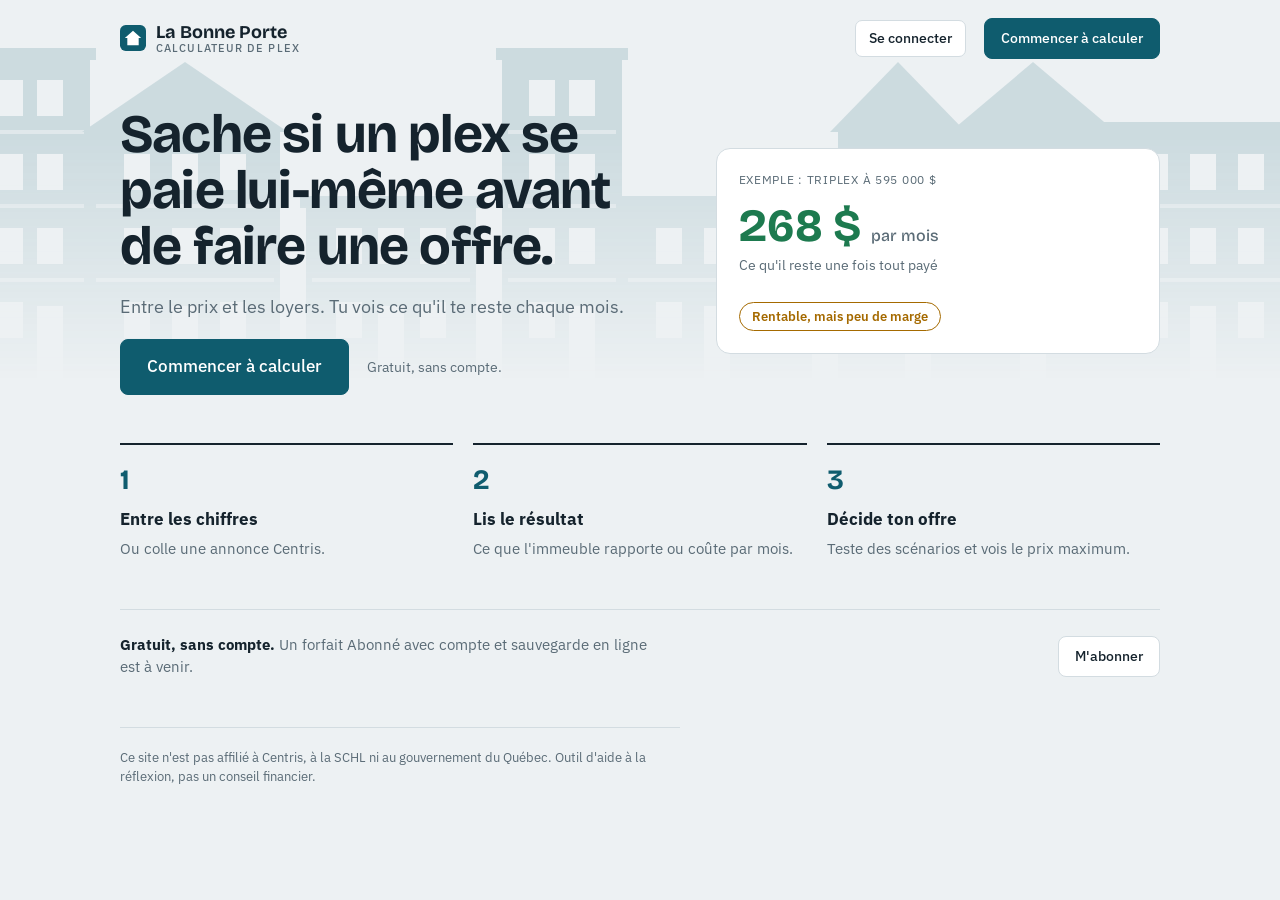
==== index.html @ 3f198977 "Bannière en fondu sur l'accueil : une rue de plex Co-Authored-By: Claude Opus 5.5 <noreply@anthropic" ====
<!doctype html>
<html lang="fr-CA">
<head>
<meta charset="utf-8">
<meta name="viewport" content="width=device-width, initial-scale=1, viewport-fit=cover">
<title>La Bonne Porte — calculateur de plex</title>
<meta name="description" content="Analyse la rentabilité d'un duplex, triplex ou multiplex au Québec : cashflow, couverture de la dette, taxe de bienvenue, prime SCHL, scénarios et prix maximum à offrir.">
<meta name="color-scheme" content="light dark">
<link rel="icon" href="data:image/svg+xml,%3Csvg xmlns='http://www.w3.org/2000/svg' viewBox='0 0 32 32'%3E%3Crect width='32' height='32' rx='7' fill='%230f5c6e'/%3E%3Cpath d='M16 7 6 16h3v9h14v-9h3z' fill='%23fff'/%3E%3C/svg%3E">
<link rel="preconnect" href="https://fonts.googleapis.com">
<link rel="preconnect" href="https://fonts.gstatic.com" crossorigin>
<link rel="stylesheet" href="https://fonts.googleapis.com/css2?family=Bricolage+Grotesque:opsz,wght@12..96,500;12..96,700&family=IBM+Plex+Sans:wght@400;500;600&family=IBM+Plex+Mono:wght@400;500&display=swap">
<link rel="stylesheet" href="style.css?v=9">
<script>document.documentElement.classList.add("porte")</script>
</head>
<body class="home">
<div class="seuil" id="seuil" aria-hidden="true">
  <svg class="seuil-scene" viewBox="0 0 1600 1000" preserveAspectRatio="xMidYMid slice">
    <defs>
      <linearGradient id="ciel" x1="0" y1="0" x2="0" y2="1"><stop offset="0" stop-color="#10202b"/><stop offset=".62" stop-color="#27495a"/><stop offset="1" stop-color="#3f6b78"/></linearGradient>
      <mask id="trou"><rect width="1600" height="1000" fill="#fff"/><rect x="730" y="392" width="140" height="258" fill="#000"/></mask>
    </defs>
    <g mask="url(#trou)">
      <rect width="1600" height="1000" fill="url(#ciel)"/>
      <g fill="#f3f1e4"><circle cx="210" cy="120" r="2.5"/><circle cx="420" cy="70" r="2"/><circle cx="640" cy="130" r="1.8"/><circle cx="1010" cy="80" r="2.2"/><circle cx="1240" cy="150" r="2"/><circle cx="1450" cy="90" r="2.6"/><circle cx="1340" cy="260" r="1.6"/><circle cx="150" cy="300" r="1.6"/></g>
      <circle cx="1290" cy="190" r="46" fill="#f3f1e4"/><circle cx="1308" cy="178" r="42" fill="#152733"/>
      <path d="M0 700 Q400 640 800 668 T1600 650 V1000 H0Z" fill="#12313a"/>
      <g fill="#0d2830"><rect x="286" y="520" width="20" height="170"/><circle cx="296" cy="470" r="92"/><circle cx="238" cy="528" r="58"/><circle cx="356" cy="530" r="60"/>
        <rect x="1322" y="540" width="18" height="150"/><circle cx="1331" cy="498" r="78"/><circle cx="1388" cy="548" r="50"/></g>
      <rect x="965" y="178" width="50" height="110" fill="#c9d3d6"/><rect x="957" y="168" width="66" height="16" fill="#0b4350"/>
      <polygon points="470,352 800,140 1130,352" fill="#0f5c6e"/>
      <polygon points="470,352 800,140 800,166 512,352" fill="#157487"/>
      <rect x="520" y="352" width="560" height="298" fill="#e8eef0"/>
      <rect x="520" y="352" width="560" height="14" fill="#b9c7cc"/>
      <circle cx="800" cy="262" r="30" fill="#0b4350"/><circle cx="800" cy="262" r="22" fill="#f4c95d"/>
      <path d="M778 262h44M800 240v44" stroke="#0b4350" stroke-width="4"/>
      <g class="fen"><rect x="568" y="420" width="112" height="132" rx="3" fill="#0b4350"/><rect x="578" y="430" width="92" height="112" fill="#f4c95d"/><path d="M624 430v112M578 486h92" stroke="#0b4350" stroke-width="5"/><rect x="558" y="552" width="132" height="12" rx="2" fill="#b9c7cc"/></g>
      <g class="fen"><rect x="920" y="420" width="112" height="132" rx="3" fill="#0b4350"/><rect x="930" y="430" width="92" height="112" fill="#f4c95d"/><path d="M976 430v112M930 486h92" stroke="#0b4350" stroke-width="5"/><rect x="910" y="552" width="132" height="12" rx="2" fill="#b9c7cc"/></g>
      <rect x="714" y="376" width="172" height="274" fill="#0b4350"/>
      <polygon points="700,376 800,330 900,376" fill="#0f5c6e"/>
      <rect x="690" y="650" width="220" height="16" fill="#c9d3d6"/><rect x="670" y="666" width="260" height="16" fill="#aebcc1"/>
      <path d="M690 682 L640 1000 H960 L910 682Z" fill="#1b4a55"/>
      <g fill="#174049"><circle cx="560" cy="650" r="44"/><circle cx="618" cy="660" r="34"/><circle cx="1040" cy="650" r="44"/><circle cx="982" cy="660" r="34"/></g>
      <circle cx="905" cy="430" r="9" fill="#f4c95d"/>
    </g>
    <g class="seuil-battant">
      <rect x="730" y="392" width="140" height="258" fill="#b3372c"/>
      <rect x="748" y="412" width="104" height="92" rx="3" fill="none" stroke="#8d2a21" stroke-width="5"/>
      <rect x="748" y="524" width="104" height="104" rx="3" fill="none" stroke="#8d2a21" stroke-width="5"/>
      <circle cx="852" cy="522" r="7" fill="#f4c95d"/>
    </g>
  </svg>
  <p class="seuil-titre">La Bonne Porte<span>Calculateur de plex</span></p>
  <p class="seuil-note">Toucher pour entrer</p>
</div>
<div class="lp">
  <svg class="lp-banner" viewBox="0 0 1600 400" preserveAspectRatio="xMidYMax slice" aria-hidden="true"><rect x="-20" y="132" width="150" height="248" class="b"/><rect x="-26" y="122" width="162" height="12" class="b"/><rect x="4" y="154" width="26" height="36" class="w"/><rect x="42" y="154" width="26" height="36" class="w"/><rect x="80" y="154" width="26" height="36" class="w"/><rect x="-14" y="204" width="138" height="4" class="w" opacity=".6"/><rect x="4" y="228" width="26" height="36" class="w"/><rect x="42" y="228" width="26" height="36" class="w"/><rect x="80" y="228" width="26" height="36" class="w"/><rect x="-14" y="278" width="138" height="4" class="w" opacity=".6"/><rect x="4" y="302" width="26" height="36" class="w"/><rect x="42" y="306" width="26" height="74" class="w"/><rect x="80" y="302" width="26" height="36" class="w"/><rect x="130" y="58" width="120" height="322" class="b"/><rect x="124" y="48" width="132" height="12" class="b"/><rect x="157" y="80" width="26" height="36" class="w"/><rect x="197" y="80" width="26" height="36" class="w"/><rect x="136" y="130" width="108" height="4" class="w" opacity=".6"/><rect x="157" y="154" width="26" height="36" class="w"/><rect x="197" y="154" width="26" height="36" class="w"/><rect x="136" y="204" width="108" height="4" class="w" opacity=".6"/><rect x="157" y="228" width="26" height="36" class="w"/><rect x="197" y="228" width="26" height="36" class="w"/><rect x="136" y="278" width="108" height="4" class="w" opacity=".6"/><rect x="157" y="302" width="26" height="36" class="w"/><rect x="197" y="306" width="26" height="74" class="w"/><rect x="250" y="132" width="190" height="248" class="b"/><polygon points="242,132 345.0,62 448,132" class="b"/><rect x="284" y="154" width="26" height="36" class="w"/><rect x="332" y="154" width="26" height="36" class="w"/><rect x="380" y="154" width="26" height="36" class="w"/><rect x="256" y="204" width="178" height="4" class="w" opacity=".6"/><rect x="284" y="228" width="26" height="36" class="w"/><rect x="332" y="228" width="26" height="36" class="w"/><rect x="380" y="228" width="26" height="36" class="w"/><rect x="256" y="278" width="178" height="4" class="w" opacity=".6"/><rect x="284" y="302" width="26" height="36" class="w"/><rect x="332" y="306" width="26" height="74" class="w"/><rect x="380" y="302" width="26" height="36" class="w"/><rect x="466" y="206" width="170" height="174" class="b"/><rect x="460" y="196" width="182" height="12" class="b"/><rect x="496" y="228" width="26" height="36" class="w"/><rect x="538" y="228" width="26" height="36" class="w"/><rect x="580" y="228" width="26" height="36" class="w"/><rect x="472" y="278" width="158" height="4" class="w" opacity=".6"/><rect x="496" y="302" width="26" height="36" class="w"/><rect x="538" y="306" width="26" height="74" class="w"/><rect x="580" y="302" width="26" height="36" class="w"/><rect x="662" y="58" width="120" height="322" class="b"/><rect x="656" y="48" width="132" height="12" class="b"/><rect x="689" y="80" width="26" height="36" class="w"/><rect x="729" y="80" width="26" height="36" class="w"/><rect x="668" y="130" width="108" height="4" class="w" opacity=".6"/><rect x="689" y="154" width="26" height="36" class="w"/><rect x="729" y="154" width="26" height="36" class="w"/><rect x="668" y="204" width="108" height="4" class="w" opacity=".6"/><rect x="689" y="228" width="26" height="36" class="w"/><rect x="729" y="228" width="26" height="36" class="w"/><rect x="668" y="278" width="108" height="4" class="w" opacity=".6"/><rect x="689" y="302" width="26" height="36" class="w"/><rect x="729" y="306" width="26" height="74" class="w"/><rect x="782" y="206" width="190" height="174" class="b"/><rect x="776" y="196" width="202" height="12" class="b"/><rect x="816" y="228" width="26" height="36" class="w"/><rect x="864" y="228" width="26" height="36" class="w"/><rect x="912" y="228" width="26" height="36" class="w"/><rect x="788" y="278" width="178" height="4" class="w" opacity=".6"/><rect x="816" y="302" width="26" height="36" class="w"/><rect x="864" y="306" width="26" height="74" class="w"/><rect x="912" y="302" width="26" height="36" class="w"/><rect x="998" y="132" width="120" height="248" class="b"/><polygon points="990,132 1058.0,62 1126,132" class="b"/><rect x="1025" y="154" width="26" height="36" class="w"/><rect x="1065" y="154" width="26" height="36" class="w"/><rect x="1004" y="204" width="108" height="4" class="w" opacity=".6"/><rect x="1025" y="228" width="26" height="36" class="w"/><rect x="1065" y="228" width="26" height="36" class="w"/><rect x="1004" y="278" width="108" height="4" class="w" opacity=".6"/><rect x="1025" y="302" width="26" height="36" class="w"/><rect x="1065" y="306" width="26" height="74" class="w"/><rect x="1118" y="132" width="150" height="248" class="b"/><polygon points="1110,132 1193.0,62 1276,132" class="b"/><rect x="1142" y="154" width="26" height="36" class="w"/><rect x="1180" y="154" width="26" height="36" class="w"/><rect x="1218" y="154" width="26" height="36" class="w"/><rect x="1124" y="204" width="138" height="4" class="w" opacity=".6"/><rect x="1142" y="228" width="26" height="36" class="w"/><rect x="1180" y="228" width="26" height="36" class="w"/><rect x="1218" y="228" width="26" height="36" class="w"/><rect x="1124" y="278" width="138" height="4" class="w" opacity=".6"/><rect x="1142" y="302" width="26" height="36" class="w"/><rect x="1180" y="306" width="26" height="74" class="w"/><rect x="1218" y="302" width="26" height="36" class="w"/><rect x="1268" y="132" width="190" height="248" class="b"/><rect x="1262" y="122" width="202" height="12" class="b"/><rect x="1302" y="154" width="26" height="36" class="w"/><rect x="1350" y="154" width="26" height="36" class="w"/><rect x="1398" y="154" width="26" height="36" class="w"/><rect x="1274" y="204" width="178" height="4" class="w" opacity=".6"/><rect x="1302" y="228" width="26" height="36" class="w"/><rect x="1350" y="228" width="26" height="36" class="w"/><rect x="1398" y="228" width="26" height="36" class="w"/><rect x="1274" y="278" width="178" height="4" class="w" opacity=".6"/><rect x="1302" y="302" width="26" height="36" class="w"/><rect x="1350" y="306" width="26" height="74" class="w"/><rect x="1398" y="302" width="26" height="36" class="w"/><rect x="1458" y="58" width="120" height="322" class="b"/><rect x="1452" y="48" width="132" height="12" class="b"/><rect x="1485" y="80" width="26" height="36" class="w"/><rect x="1525" y="80" width="26" height="36" class="w"/><rect x="1464" y="130" width="108" height="4" class="w" opacity=".6"/><rect x="1485" y="154" width="26" height="36" class="w"/><rect x="1525" y="154" width="26" height="36" class="w"/><rect x="1464" y="204" width="108" height="4" class="w" opacity=".6"/><rect x="1485" y="228" width="26" height="36" class="w"/><rect x="1525" y="228" width="26" height="36" class="w"/><rect x="1464" y="278" width="108" height="4" class="w" opacity=".6"/><rect x="1485" y="302" width="26" height="36" class="w"/><rect x="1525" y="306" width="26" height="74" class="w"/><rect x="1578" y="206" width="150" height="174" class="b"/><rect x="1572" y="196" width="162" height="12" class="b"/><rect x="1602" y="228" width="26" height="36" class="w"/><rect x="1640" y="228" width="26" height="36" class="w"/><rect x="1678" y="228" width="26" height="36" class="w"/><rect x="1584" y="278" width="138" height="4" class="w" opacity=".6"/><rect x="1602" y="302" width="26" height="36" class="w"/><rect x="1640" y="306" width="26" height="74" class="w"/><rect x="1678" y="302" width="26" height="36" class="w"/><rect x="0" y="380" width="1600" height="20" class="b"/></svg>
  <nav class="lp-nav">
    <a class="lp-logo" href="index.html"><svg viewBox="0 0 32 32" width="26" height="26" aria-hidden="true"><rect width="32" height="32" rx="7" fill="var(--accent)"/><path d="M16 7 6 16h3v9h14v-9h3z" fill="var(--accent-ink)"/></svg><span class="lp-name">La Bonne Porte<small>Calculateur de plex</small></span></a>
    <div class="lp-links">
      <button type="button" data-soon="connexion">Se connecter</button>
      <a class="btn primary" href="calculateur.html">Commencer à calculer</a>
    </div>
  </nav>

  <header class="lp-hero">
    <div class="lp-hero-txt">
      <h1>Sache si un plex se paie lui-même avant de faire une offre.</h1>
      <p class="lp-lede">Entre le prix et les loyers. Tu vois ce qu'il te reste chaque mois.</p>
      <div class="lp-cta">
        <a class="btn primary big" href="calculateur.html">Commencer à calculer</a>
        <span class="lp-free">Gratuit, sans compte.</span>
      </div>
    </div>
    <figure class="lp-card" aria-label="Exemple de résultat">
      <figcaption>Exemple : triplex à 595 000 $</figcaption>
      <p class="lp-card-big">268 $ <small>par mois</small></p>
      <p class="lp-card-sub">Ce qu'il reste une fois tout payé</p>
      <p class="lp-card-verdict">Rentable, mais peu de marge</p>
    </figure>
  </header>

  <section class="lp-sec" id="fonctionnement">
    <ol class="lp-steps">
      <li><strong>Entre les chiffres</strong><span>Ou colle une annonce Centris.</span></li>
      <li><strong>Lis le résultat</strong><span>Ce que l'immeuble rapporte ou coûte par mois.</span></li>
      <li><strong>Décide ton offre</strong><span>Teste des scénarios et vois le prix maximum.</span></li>
    </ol>
  </section>

  <section class="lp-sec lp-offre" id="forfaits">
    <p><strong>Gratuit, sans compte.</strong> Un forfait Abonné avec compte et sauvegarde en ligne est à venir.</p>
    <button type="button" class="btn" data-soon="abonnement">M'abonner</button>
  </section>

  <footer class="lp-foot">
    Ce site n'est pas affilié à Centris, à la SCHL ni au gouvernement du Québec. Outil d'aide à la réflexion, pas un conseil financier.
  </footer>
</div>

<dialog id="soon" class="lp-dialog">
  <h2 id="soonT">Bientôt</h2>
  <p id="soonP"></p>
  <div class="lp-dialog-act">
    <a class="btn primary" href="calculateur.html">Utiliser le calculateur gratuit</a>
    <button type="button" class="btn" id="soonX">Fermer</button>
  </div>
</dialog>

<script src="landing.js?v=9" defer></script>
</body>
</html>
---- style.css ----
/* Remise à zéro de base */
html{-webkit-text-size-adjust:100%}
body{margin:0}
img{max-width:100%}
[hidden]{display:none!important}

/* Layout : fiche d'immeuble en tête, tuiles de chiffres clés, puis onglets (Analyse, Données, Secteur, Comparer). */
:root{
  --bg:#edf1f3; --surface:#ffffff; --ink:#15232d; --muted:#5a6b76; --line:#d3dce1; --tint:#e3eeee;
  --accent:#0f5c6e; --accent-ink:#ffffff;
  --good:#1d7a4f; --warn:#a56a00; --bad:#b3372c;
  --glow:#f4c95d; --seg-vac:#9aa9b2; --seg-dep:#c98a2b; --seg-int:#7c5aa6; --seg-cap:#3f7fb5; --seg-cf:#1d7a4f;
  --display:"Bricolage Grotesque","Trebuchet MS",sans-serif;
  --body:"IBM Plex Sans",system-ui,-apple-system,"Segoe UI",sans-serif;
  --mono:"IBM Plex Mono",ui-monospace,Menlo,Consolas,monospace;
}
@media (prefers-color-scheme: dark){ :root:not([data-theme="light"]){
  --bg:#0f181e; --surface:#18242c; --ink:#e7eef2; --muted:#93a4ae; --line:#2c3b45; --tint:#1f3238;
  --accent:#5cc0d3; --accent-ink:#06222a;
  --good:#5fcf97; --warn:#e6b450; --bad:#f08a7e;
  --glow:#f4c95d; --seg-vac:#6f7f89; --seg-dep:#e0a84a; --seg-int:#a98bd0; --seg-cap:#6aa9dc; --seg-cf:#5fcf97;
  color-scheme:dark } }
:root[data-theme="dark"]{
  --bg:#0f181e; --surface:#18242c; --ink:#e7eef2; --muted:#93a4ae; --line:#2c3b45; --tint:#1f3238;
  --accent:#5cc0d3; --accent-ink:#06222a;
  --good:#5fcf97; --warn:#e6b450; --bad:#f08a7e;
  --glow:#f4c95d; --seg-vac:#6f7f89; --seg-dep:#e0a84a; --seg-int:#a98bd0; --seg-cap:#6aa9dc; --seg-cf:#5fcf97;
  color-scheme:dark }
*{box-sizing:border-box}
body{background:var(--bg);color:var(--ink);font-family:var(--body);font-size:15px;line-height:1.5}
.wrap{max-width:1120px;margin:0 auto;padding-inline:16px;padding-block:20px 48px;display:flex;flex-direction:column;gap:18px}
.top{display:flex;flex-wrap:wrap;justify-content:space-between;align-items:center;gap:10px}
.brand{font-size:12px;letter-spacing:.06em;text-transform:uppercase;color:var(--muted);background:transparent;border:0;padding:0;border-radius:0;font-weight:400}
.brand:hover{color:var(--accent)}
a.brand{text-decoration:none}
.actions{display:flex;flex-wrap:wrap;gap:8px}
button{font:inherit;font-size:14px;font-weight:500;border:1px solid var(--line);background:var(--surface);color:var(--ink);padding:7px 13px;border-radius:7px;cursor:pointer}
button:hover{border-color:var(--accent)}
button:focus-visible,[role=tab]:focus-visible{outline:2px solid var(--accent);outline-offset:2px}
button.primary{background:var(--accent);color:var(--accent-ink);border-color:var(--accent)}
button.danger{color:var(--bad)}
.head{display:flex;flex-direction:column;gap:6px}
h1{font-family:var(--display);font-weight:700;font-size:clamp(24px,4.5vw,32px);line-height:1.1;margin:0;text-wrap:balance;overflow-wrap:anywhere}
.chips{display:flex;flex-wrap:wrap;gap:6px}
.chip{font-size:12px;padding:3px 10px;border-radius:999px;background:var(--tint);color:var(--ink)}
.chip.ex{background:transparent;border:1px dashed var(--muted);color:var(--muted)}
.price{display:flex;flex-wrap:wrap;align-items:baseline;gap:10px}
.price b{font-family:var(--display);font-size:22px;color:var(--accent);font-variant-numeric:tabular-nums}
.price span,.price a{color:var(--muted);font-size:13px}
.price a{color:var(--accent)}
.tabs{display:flex;gap:4px;border-bottom:1px solid var(--line);overflow-x:auto}
[role=tab]{border:0;border-bottom:2px solid transparent;border-radius:0;background:transparent;color:var(--muted);padding:9px 14px;white-space:nowrap}
[role=tab][aria-selected=true]{color:var(--ink);border-bottom-color:var(--accent);font-weight:600}
.panel{display:flex;flex-direction:column;gap:18px}
.tiles{display:grid;grid-template-columns:repeat(6,minmax(0,1fr));gap:12px}
@media (max-width:980px){.tiles{grid-template-columns:repeat(3,minmax(0,1fr))}}
@media (max-width:520px){.tiles{grid-template-columns:repeat(2,minmax(0,1fr))}}
.tile{background:var(--surface);border:1px solid var(--line);border-radius:10px;padding:14px 10px;display:flex;flex-direction:column;align-items:center;gap:3px;text-align:center;min-width:0}
.tile .k{font-size:11px;letter-spacing:.07em;text-transform:uppercase;color:var(--muted)}
.tile .v{font-family:var(--display);font-weight:700;font-size:clamp(18px,2.4vw,23px);line-height:1.15;font-variant-numeric:tabular-nums;overflow-wrap:anywhere}
.tile .s{font-size:12px;color:var(--muted)}
.good{color:var(--good)} .warn{color:var(--warn)} .bad{color:var(--bad)}
.cols{display:grid;grid-template-columns:repeat(2,minmax(0,1fr));gap:18px;align-items:start}
@media (max-width:820px){.cols{grid-template-columns:minmax(0,1fr)}}
.card{background:var(--surface);border:1px solid var(--line);border-radius:10px;padding:18px;display:flex;flex-direction:column;gap:10px;min-width:0}
.card h2{font-size:11px;letter-spacing:.07em;text-transform:uppercase;color:var(--muted);font-weight:500;margin:0}
.rows{display:flex;flex-direction:column}
.r{display:flex;justify-content:space-between;gap:12px;padding:6px 8px;border-radius:5px}
.r span:first-child{min-width:0}
.r small{display:block;color:var(--muted);font-size:12px}
.r b{font-family:var(--mono);font-weight:500;font-variant-numeric:tabular-nums;white-space:nowrap}
.r.hl{background:var(--tint);font-weight:600;margin-block:4px}
.r.sep{border-top:1px solid var(--line);border-radius:0;margin-top:4px;padding-top:10px}
.bar{display:flex;height:24px;border-radius:5px;overflow:hidden;background:var(--line)}
.bar i{display:block;height:100%}
.legend{display:grid;grid-template-columns:repeat(2,minmax(0,1fr));gap:6px 16px;font-size:13px}
@media (max-width:420px){.legend{grid-template-columns:minmax(0,1fr)}}
.legend div{display:flex;align-items:center;gap:8px;min-width:0}
.legend i{width:11px;height:11px;border-radius:2px;flex:none}
.legend span{flex:1;min-width:0}
.legend em{font-style:normal;font-family:var(--mono);font-variant-numeric:tabular-nums}
.maxv{font-family:var(--display);font-weight:700;font-size:28px;color:var(--accent);font-variant-numeric:tabular-nums}
.sub{color:var(--muted);font-size:13px}
form{display:flex;flex-direction:column;gap:18px}
fieldset{border:1px solid var(--line);background:var(--surface);border-radius:10px;margin:0;padding:16px 18px 18px;display:grid;grid-template-columns:repeat(4,minmax(0,1fr));gap:12px 14px;min-width:0}
@media (max-width:820px){fieldset{grid-template-columns:repeat(2,minmax(0,1fr))}}
legend{font-family:var(--display);font-weight:700;font-size:17px;padding:0 6px}
.f{display:flex;flex-direction:column;gap:4px;min-width:0}
.f.wide{grid-column:1/-1}
.f.half{grid-column:span 2}
label{font-size:13px;color:var(--muted)}
.in{display:flex;align-items:center;background:var(--bg);border:1px solid var(--line);border-radius:6px}
.in:focus-within{outline:2px solid var(--accent);outline-offset:1px}
.in input,.in select{flex:1;min-width:0;border:0;background:transparent;color:var(--ink);font-size:15px;padding:9px 10px;outline:0}
.in input[type=number]{font-family:var(--mono)}
.in input[type=text],.in select{font-family:var(--body)}
.in span{padding-right:10px;color:var(--muted);font-size:13px;white-space:nowrap}
.hint{font-size:12px;color:var(--muted)}
textarea{width:100%;min-height:110px;resize:vertical;background:var(--bg);color:var(--ink);border:1px solid var(--line);border-radius:6px;padding:10px;font:inherit;font-size:14px}
textarea:focus{outline:2px solid var(--accent);outline-offset:1px}
/* (galerie retirée) */
.gal{display:grid;grid-template-columns:repeat(auto-fill,minmax(150px,1fr));gap:12px}
.gal figure{margin:0;border:1px solid var(--line);border-radius:8px;overflow:hidden;display:flex;flex-direction:column;min-width:0}
.gal img{width:100%;aspect-ratio:4/3;object-fit:cover;display:block}
.gal .ph{aspect-ratio:4/3;display:flex;align-items:center;justify-content:center;background:var(--tint);font-family:var(--mono);color:var(--muted)}
.gal figcaption{padding:8px;display:flex;flex-direction:column;gap:6px;font-size:12px;overflow-wrap:anywhere}
.gal a{color:var(--accent)}
.gal button{font-size:12px;padding:3px 8px;align-self:flex-start}
.steps{margin:0 0 8px;padding-left:20px;display:flex;flex-direction:column;gap:4px}
.steps a{color:var(--accent);font-weight:600}
.kv{display:flex;flex-wrap:wrap;gap:10px 28px}
.kv div{display:flex;flex-direction:column}
.kv b{font-family:var(--mono);font-weight:500;font-size:20px;font-variant-numeric:tabular-nums}
.kv span{font-size:12px;color:var(--muted)}
.scroll{overflow-x:auto}
table{width:100%;border-collapse:collapse;font-size:14px;min-width:640px}
th{font-size:11px;letter-spacing:.07em;text-transform:uppercase;color:var(--muted);font-weight:500;text-align:right;padding:8px 10px;border-bottom:1px solid var(--line)}
td{padding:9px 10px;border-bottom:1px solid var(--line);text-align:right;font-family:var(--mono);font-variant-numeric:tabular-nums;white-space:nowrap}
th:first-child,td:first-child{text-align:left;font-family:var(--body);white-space:normal}
tr.cur td{background:var(--tint)}
footer{color:var(--muted);font-size:13px;max-width:76ch}

/* Accueil, résumé en clair, avertissements, lexique */
.intro{display:flex;flex-wrap:wrap;gap:16px 28px;align-items:center;justify-content:space-between;background:var(--tint);border-radius:12px;padding:18px 20px}
.intro strong{font-family:var(--display);font-size:19px}
.intro ol{margin:8px 0 0;padding-left:20px;display:flex;flex-direction:column;gap:3px}
.intro-act{display:flex;flex-wrap:wrap;gap:8px}
.resume{background:var(--surface);border:1px solid var(--line);border-left:5px solid var(--muted);border-radius:10px;padding:16px 18px;display:flex;flex-wrap:wrap;gap:12px 20px;align-items:center;justify-content:space-between}
.resume.good{border-left-color:var(--good)} .resume.warn{border-left-color:var(--warn)} .resume.bad{border-left-color:var(--bad)}
.resume p{margin:0;font-size:17px;line-height:1.45;max-width:64ch;min-width:0;color:var(--ink)}
.resume p b{font-weight:600}
.alertes{border:1px solid var(--warn);border-radius:10px;padding:12px 16px;display:flex;flex-direction:column;gap:6px}
.alertes strong{color:var(--warn)}
.alertes ul{margin:0;padding-left:20px;display:flex;flex-direction:column;gap:3px}
.lex{font-size:14px}
.lex summary{cursor:pointer;color:var(--accent);font-weight:500;width:fit-content}
.lex dl{margin:12px 0 0;display:grid;grid-template-columns:max-content minmax(0,1fr);gap:8px 16px;max-width:80ch}
.lex dt{font-weight:600}
.lex dd{margin:0;color:var(--muted)}
@media (max-width:520px){.lex dl{grid-template-columns:minmax(0,1fr);gap:2px}.lex dd{margin-bottom:8px}}

/* Accueil animé : la porte du triplex s'ouvre, puis les choix apparaissent */
.intro{justify-content:flex-start}
.intro-txt{flex:1 1 260px;min-width:0}
.plex{width:150px;max-width:38vw;flex:none;height:auto}
.plex .win{fill:var(--surface);opacity:.35}
.plex .door{transform-box:fill-box;transform-origin:left center}
.plex .spill{opacity:.5}
.plex .door{transform:scaleX(.16) skewY(-9deg)}
.plex .win{fill:var(--glow);opacity:.95}
@media (prefers-reduced-motion: no-preference){
  .plex .door{animation:plex-door 1s cubic-bezier(.6,0,.2,1) .35s both}
  .plex .spill{animation:plex-fade .6s ease-out .9s both}
  .plex .win{animation:plex-lit .5s ease-out both}
  .plex .w5{animation-delay:1.1s}.plex .w3{animation-delay:1.25s}.plex .w4{animation-delay:1.4s}.plex .w1{animation-delay:1.55s}.plex .w2{animation-delay:1.7s}
  .intro-txt{animation:plex-rise .5s ease-out .15s both}
  .intro-act button{animation:plex-rise .45s ease-out both}
  .intro-act button:nth-child(1){animation-delay:1.35s}
  .intro-act button:nth-child(2){animation-delay:1.5s}
}
@keyframes plex-door{from{transform:none}to{transform:scaleX(.16) skewY(-9deg)}}
@keyframes plex-fade{from{opacity:0}to{opacity:.5}}
@keyframes plex-lit{from{fill:var(--surface);opacity:.35}to{fill:var(--glow);opacity:.95}}
@keyframes plex-rise{from{opacity:0;transform:translateY(10px)}to{opacity:1;transform:none}}

/* Seuil : à l'ouverture, une maison de nuit ; sa porte s'ouvre sur le site et on entre.
   Scène volontairement d'une seule ambiance (couleurs fixes), le site derrière suit le thème du visiteur. */
.seuil{display:none}
.porte .seuil{position:fixed;inset:0;z-index:50;display:block;overflow:hidden;cursor:pointer}
.seuil-scene{position:absolute;inset:0;width:100%;height:100%;display:block;transform-origin:50% 52.1%}
.seuil-battant{transform-box:fill-box;transform-origin:left center}
.seuil-titre,.seuil-note{position:absolute;left:0;right:0;margin:0;text-align:center;color:#f3f1e4;padding-inline:16px;text-shadow:0 1px 12px rgba(8,20,28,.7)}
.seuil-titre{top:3.5%;font-family:var(--display);font-weight:700;font-size:clamp(26px,5vw,42px)}
.seuil-note{bottom:6%;font-size:13px;letter-spacing:.08em;text-transform:uppercase;opacity:.75}
@media (prefers-reduced-motion: no-preference){
  .porte .seuil-battant{animation:seuil-open 1.1s cubic-bezier(.5,0,.2,1) .6s forwards}
  .porte .seuil-scene{animation:seuil-zoom 1.15s cubic-bezier(.75,0,.85,.45) 1.75s forwards}
  .porte .seuil-titre,.porte .seuil-note{animation:seuil-out .5s ease-in 1.75s forwards}
  .porte .seuil{animation:seuil-fin .01s linear 2.95s forwards}
}
@media (prefers-reduced-motion: reduce){
  .porte .seuil{animation:seuil-out .7s ease-in 1.4s forwards}
}
@keyframes seuil-open{to{transform:scaleX(.14) skewY(-10deg)}}
@keyframes seuil-zoom{0%{transform:scale(1);opacity:1}80%{opacity:1}100%{transform:scale(13);opacity:0}}
@keyframes seuil-out{to{opacity:0;visibility:hidden}}
@keyframes seuil-fin{to{visibility:hidden}}
/* l'accueil attend qu'on ait franchi la porte */
.porte .plex .door{animation-delay:3.1s}
.porte .plex .spill{animation-delay:3.65s}
.porte .plex .w5{animation-delay:3.85s}.porte .plex .w3{animation-delay:4s}.porte .plex .w4{animation-delay:4.15s}.porte .plex .w1{animation-delay:4.3s}.porte .plex .w2{animation-delay:4.45s}
.porte .intro-txt{animation-delay:2.9s}
.porte .intro-act button:nth-child(1){animation-delay:4.1s}
.porte .intro-act button:nth-child(2){animation-delay:4.25s}

/* ---------- Page d'accueil ---------- */
.lp{max-width:1080px;margin:0 auto;padding-inline:20px;padding-block:18px 56px;display:flex;flex-direction:column;gap:64px}
.btn{display:inline-flex;align-items:center;justify-content:center;font:inherit;font-size:14px;font-weight:500;border:1px solid var(--line);background:var(--surface);color:var(--ink);padding:9px 16px;border-radius:8px;cursor:pointer;text-decoration:none}
.btn:hover{border-color:var(--accent)}
.btn:focus-visible,.lp a:focus-visible{outline:2px solid var(--accent);outline-offset:2px}
.btn.primary{background:var(--accent);color:var(--accent-ink);border-color:var(--accent)}
.btn.big{font-size:17px;padding:14px 26px}
.lp-nav{display:flex;flex-wrap:wrap;align-items:center;justify-content:space-between;gap:12px 20px}
.lp-logo{display:flex;align-items:center;gap:10px;font-family:var(--display);font-weight:700;font-size:18px;color:var(--ink);text-decoration:none}
.lp-links{display:flex;flex-wrap:wrap;align-items:center;gap:8px 18px}
.lp-links a:not(.btn){color:var(--muted);text-decoration:none;font-size:14px}
.lp-links a:not(.btn):hover{color:var(--ink)}
.lp-hero{display:grid;grid-template-columns:minmax(0,1.25fr) minmax(0,1fr);gap:40px;align-items:center}
@media (max-width:820px){.lp-hero{grid-template-columns:minmax(0,1fr)}}
.lp-hero-txt{display:flex;flex-direction:column;gap:18px;min-width:0}
.lp-eyebrow{margin:0;font-size:12px;letter-spacing:.08em;text-transform:uppercase;color:var(--muted)}
.lp h1{font-family:var(--display);font-weight:700;font-size:clamp(32px,5.4vw,54px);line-height:1.04;letter-spacing:-.015em;margin:0;text-wrap:balance}
.lp-lede{margin:0;font-size:18px;line-height:1.55;color:var(--muted);max-width:52ch}
.lp-cta{display:flex;flex-wrap:wrap;align-items:center;gap:12px 18px}
.lp-free{color:var(--muted);font-size:14px}
.lp-card{margin:0;background:var(--surface);border:1px solid var(--line);border-radius:14px;padding:22px;display:flex;flex-direction:column;gap:6px;min-width:0}
.lp-card figcaption{font-size:12px;letter-spacing:.06em;text-transform:uppercase;color:var(--muted)}
.lp-card-big{margin:8px 0 0;font-family:var(--display);font-weight:700;font-size:46px;line-height:1;color:var(--good);font-variant-numeric:tabular-nums}
.lp-card-big small{font-size:16px;font-weight:500;color:var(--muted)}
.lp-card-sub{margin:0 0 10px;color:var(--muted);font-size:14px}
.lp-card dl{margin:0;display:flex;flex-direction:column}
.lp-card dl div{display:flex;justify-content:space-between;gap:12px;padding:8px 0;border-top:1px solid var(--line)}
.lp-card dt{color:var(--muted)}
.lp-card dd{margin:0;font-family:var(--mono);font-variant-numeric:tabular-nums}
.lp-card-verdict{margin:10px 0 0;align-self:flex-start;font-size:13px;font-weight:600;color:var(--warn);border:1.5px solid currentColor;border-radius:999px;padding:4px 12px}
.lp-sec{display:flex;flex-direction:column;gap:22px;scroll-margin-top:20px}
.lp h2{font-family:var(--display);font-weight:700;font-size:clamp(24px,3.4vw,32px);margin:0}
.lp-steps{list-style:none;margin:0;padding:0;display:grid;grid-template-columns:repeat(3,minmax(0,1fr));gap:20px;counter-reset:pas}
.lp-steps li{counter-increment:pas;display:flex;flex-direction:column;gap:6px;border-top:2px solid var(--ink);padding-top:14px;min-width:0}
.lp-steps li::before{content:counter(pas);font-family:var(--display);font-weight:700;font-size:28px;color:var(--accent)}
.lp-steps strong,.lp-feats strong{font-size:17px}
.lp-steps span,.lp-feats span{color:var(--muted)}
.lp-feats{list-style:none;margin:0;padding:0;display:grid;grid-template-columns:repeat(3,minmax(0,1fr));gap:22px 28px}
.lp-feats li{display:flex;flex-direction:column;gap:4px;min-width:0}
@media (max-width:820px){.lp-steps,.lp-feats{grid-template-columns:minmax(0,1fr)}}
.lp-plans{display:grid;grid-template-columns:repeat(2,minmax(0,1fr));gap:20px;max-width:760px}
@media (max-width:620px){.lp-plans{grid-template-columns:minmax(0,1fr)}}
.lp-plan{background:var(--surface);border:1px solid var(--line);border-radius:14px;padding:22px;display:flex;flex-direction:column;gap:12px;min-width:0}
.lp-plan.soon{background:transparent;border-style:dashed}
.lp-plan h3{margin:0;font-family:var(--display);font-size:20px;display:flex;flex-wrap:wrap;align-items:center;gap:10px}
.lp-tag{font-family:var(--body);font-size:11px;font-weight:600;letter-spacing:.06em;text-transform:uppercase;background:var(--tint);border-radius:999px;padding:3px 10px}
.lp-price{margin:0;font-family:var(--display);font-weight:700;font-size:28px}
.lp-plan ul{margin:0;padding-left:20px;display:flex;flex-direction:column;gap:5px;flex:1;color:var(--muted)}
.lp-plan .btn{align-self:flex-start}
.lp-foot{color:var(--muted);font-size:13px;max-width:70ch;border-top:1px solid var(--line);padding-top:20px}
.lp-dialog{border:1px solid var(--line);border-radius:14px;background:var(--surface);color:var(--ink);padding:26px;max-width:min(460px,calc(100vw - 32px))}
.lp-dialog::backdrop{background:rgba(8,20,28,.55)}
.lp-dialog h2{font-family:var(--display);font-size:22px;margin:0 0 10px}
.lp-dialog p{margin:0 0 20px;color:var(--muted)}
.lp-dialog-act{display:flex;flex-wrap:wrap;gap:10px}

.seuil-titre span{display:block;font-family:var(--body);font-weight:500;font-size:.38em;letter-spacing:.14em;text-transform:uppercase;opacity:.8;margin-top:6px}
.lp-name{display:flex;flex-direction:column;line-height:1.1}
.lp-name small{font-family:var(--body);font-weight:500;font-size:11px;letter-spacing:.1em;text-transform:uppercase;color:var(--muted)}

/* Accueil simplifié */
.lp{gap:48px}
.lp-card{align-items:flex-start}
.lp-offre{flex-direction:row;flex-wrap:wrap;align-items:center;justify-content:space-between;gap:12px 24px;border-top:1px solid var(--line);padding-top:24px}
.lp-offre p{margin:0;color:var(--muted);max-width:60ch}
.lp-offre strong{color:var(--ink)}

/* Bannière en fondu derrière le haut de l'accueil : une rue de plex */
.lp{position:relative;isolation:isolate}
.lp-banner{position:absolute;z-index:-1;top:0;left:50%;width:100vw;height:min(400px,62vh);transform:translateX(-50%);opacity:.14;pointer-events:none;-webkit-mask-image:linear-gradient(to bottom,#000 35%,transparent 96%);mask-image:linear-gradient(to bottom,#000 35%,transparent 96%)}
.lp-banner .b{fill:var(--accent)}
.lp-banner .w{fill:var(--bg)}
body.home{overflow-x:hidden}
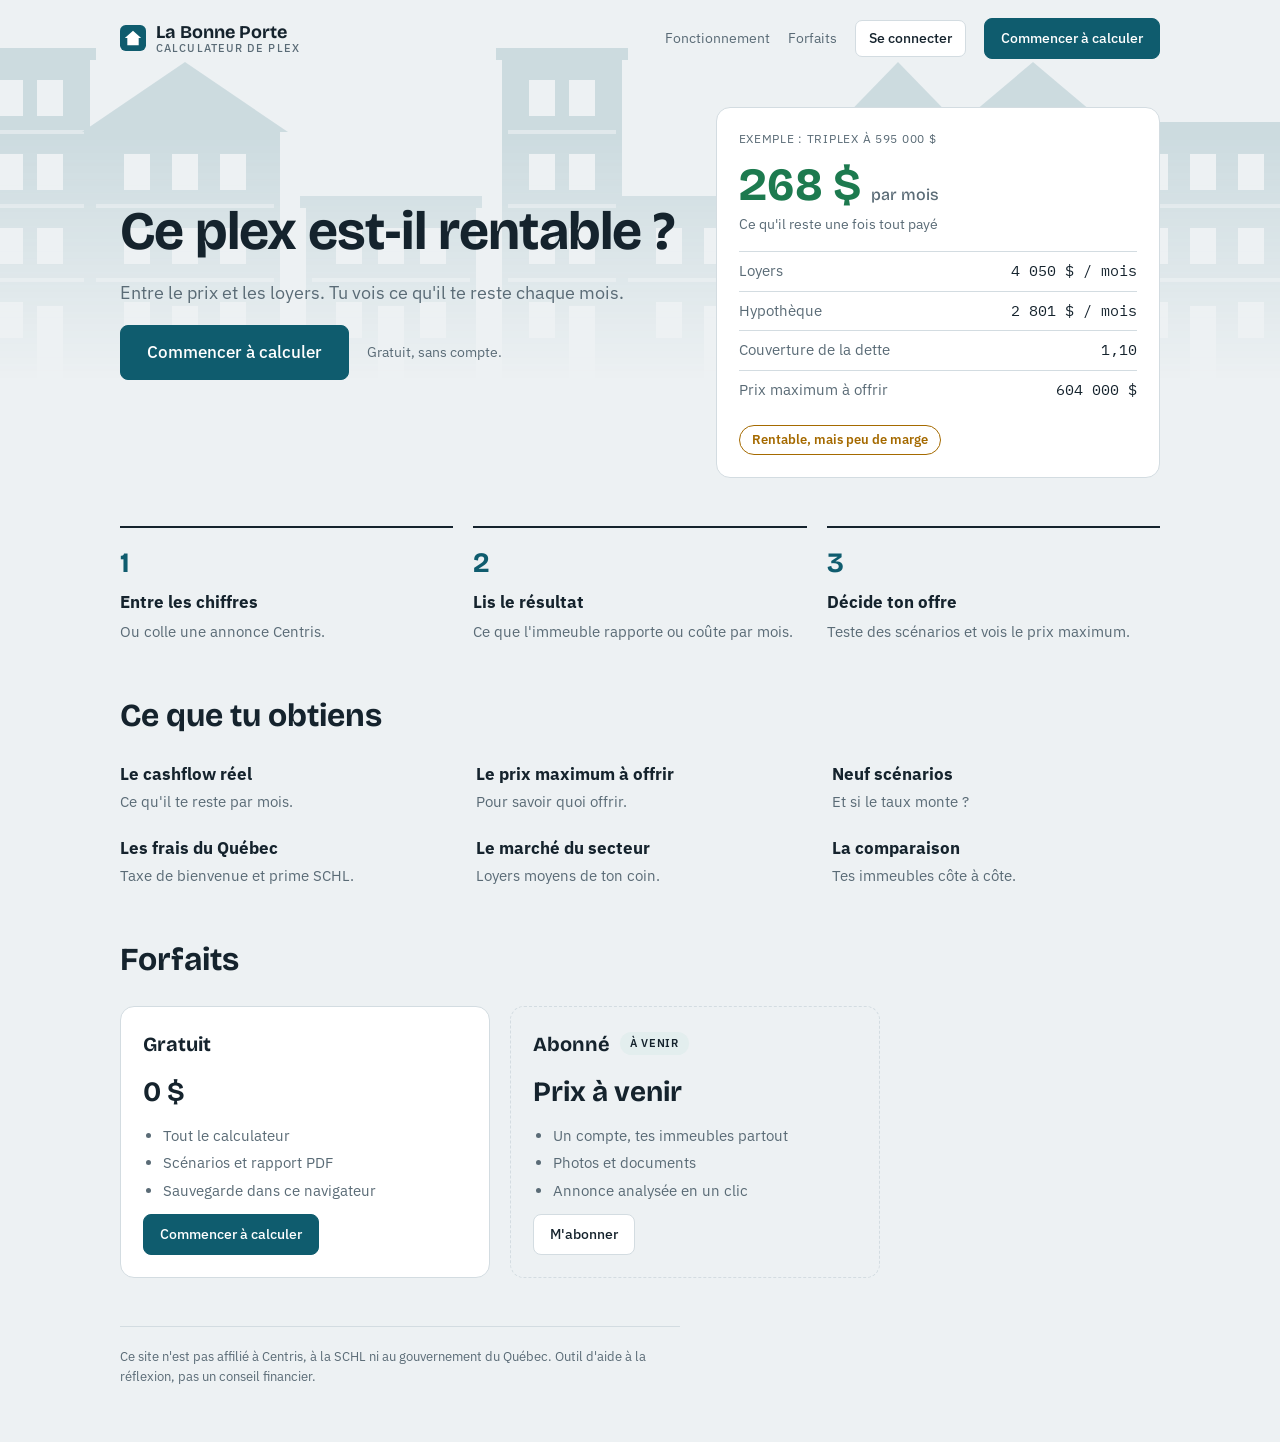
==== commit e55ef207: "Accueil : remettre menu, exemple détaillé, avantages et forfaits ; titre et descriptions raccourcis " ====
--- a/index.html
+++ b/index.html
@@ -10,7 +10,7 @@
 <link rel="preconnect" href="https://fonts.googleapis.com">
 <link rel="preconnect" href="https://fonts.gstatic.com" crossorigin>
 <link rel="stylesheet" href="https://fonts.googleapis.com/css2?family=Bricolage+Grotesque:opsz,wght@12..96,500;12..96,700&family=IBM+Plex+Sans:wght@400;500;600&family=IBM+Plex+Mono:wght@400;500&display=swap">
-<link rel="stylesheet" href="style.css?v=9">
+<link rel="stylesheet" href="style.css?v=11">
 <script>document.documentElement.classList.add("porte")</script>
 </head>
 <body class="home">
@@ -58,6 +58,8 @@
   <nav class="lp-nav">
     <a class="lp-logo" href="index.html"><svg viewBox="0 0 32 32" width="26" height="26" aria-hidden="true"><rect width="32" height="32" rx="7" fill="var(--accent)"/><path d="M16 7 6 16h3v9h14v-9h3z" fill="var(--accent-ink)"/></svg><span class="lp-name">La Bonne Porte<small>Calculateur de plex</small></span></a>
     <div class="lp-links">
+      <a href="#fonctionnement">Fonctionnement</a>
+      <a href="#forfaits">Forfaits</a>
       <button type="button" data-soon="connexion">Se connecter</button>
       <a class="btn primary" href="calculateur.html">Commencer à calculer</a>
     </div>
@@ -65,7 +67,7 @@
 
   <header class="lp-hero">
     <div class="lp-hero-txt">
-      <h1>Sache si un plex se paie lui-même avant de faire une offre.</h1>
+      <h1>Ce plex est&#8209;il rentable&nbsp;?</h1>
       <p class="lp-lede">Entre le prix et les loyers. Tu vois ce qu'il te reste chaque mois.</p>
       <div class="lp-cta">
         <a class="btn primary big" href="calculateur.html">Commencer à calculer</a>
@@ -76,6 +78,12 @@
       <figcaption>Exemple : triplex à 595 000 $</figcaption>
       <p class="lp-card-big">268 $ <small>par mois</small></p>
       <p class="lp-card-sub">Ce qu'il reste une fois tout payé</p>
+      <dl>
+        <div><dt>Loyers</dt><dd>4 050 $ / mois</dd></div>
+        <div><dt>Hypothèque</dt><dd>2 801 $ / mois</dd></div>
+        <div><dt>Couverture de la dette</dt><dd>1,10</dd></div>
+        <div><dt>Prix maximum à offrir</dt><dd>604 000 $</dd></div>
+      </dl>
       <p class="lp-card-verdict">Rentable, mais peu de marge</p>
     </figure>
   </header>
@@ -88,9 +96,42 @@
     </ol>
   </section>
 
-  <section class="lp-sec lp-offre" id="forfaits">
-    <p><strong>Gratuit, sans compte.</strong> Un forfait Abonné avec compte et sauvegarde en ligne est à venir.</p>
-    <button type="button" class="btn" data-soon="abonnement">M'abonner</button>
+  <section class="lp-sec">
+    <h2>Ce que tu obtiens</h2>
+    <ul class="lp-feats">
+      <li><strong>Le cashflow réel</strong><span>Ce qu'il te reste par mois.</span></li>
+      <li><strong>Le prix maximum à offrir</strong><span>Pour savoir quoi offrir.</span></li>
+      <li><strong>Neuf scénarios</strong><span>Et si le taux monte ?</span></li>
+      <li><strong>Les frais du Québec</strong><span>Taxe de bienvenue et prime SCHL.</span></li>
+      <li><strong>Le marché du secteur</strong><span>Loyers moyens de ton coin.</span></li>
+      <li><strong>La comparaison</strong><span>Tes immeubles côte à côte.</span></li>
+    </ul>
+  </section>
+
+  <section class="lp-sec" id="forfaits">
+    <h2>Forfaits</h2>
+    <div class="lp-plans">
+      <article class="lp-plan">
+        <h3>Gratuit</h3>
+        <p class="lp-price">0 $</p>
+        <ul>
+          <li>Tout le calculateur</li>
+          <li>Scénarios et rapport PDF</li>
+          <li>Sauvegarde dans ce navigateur</li>
+        </ul>
+        <a class="btn primary" href="calculateur.html">Commencer à calculer</a>
+      </article>
+      <article class="lp-plan soon">
+        <h3>Abonné <span class="lp-tag">À venir</span></h3>
+        <p class="lp-price">Prix à venir</p>
+        <ul>
+          <li>Un compte, tes immeubles partout</li>
+          <li>Photos et documents</li>
+          <li>Annonce analysée en un clic</li>
+        </ul>
+        <button type="button" class="btn" data-soon="abonnement">M'abonner</button>
+      </article>
+    </div>
   </section>
 
   <footer class="lp-foot">
@@ -107,6 +148,6 @@
   </div>
 </dialog>
 
-<script src="landing.js?v=9" defer></script>
+<script src="landing.js?v=11" defer></script>
 </body>
 </html>
--- a/style.css
+++ b/style.css
@@ -255,7 +255,6 @@
 
 /* Accueil simplifié */
 .lp{gap:48px}
-.lp-card{align-items:flex-start}
 .lp-offre{flex-direction:row;flex-wrap:wrap;align-items:center;justify-content:space-between;gap:12px 24px;border-top:1px solid var(--line);padding-top:24px}
 .lp-offre p{margin:0;color:var(--muted);max-width:60ch}
 .lp-offre strong{color:var(--ink)}
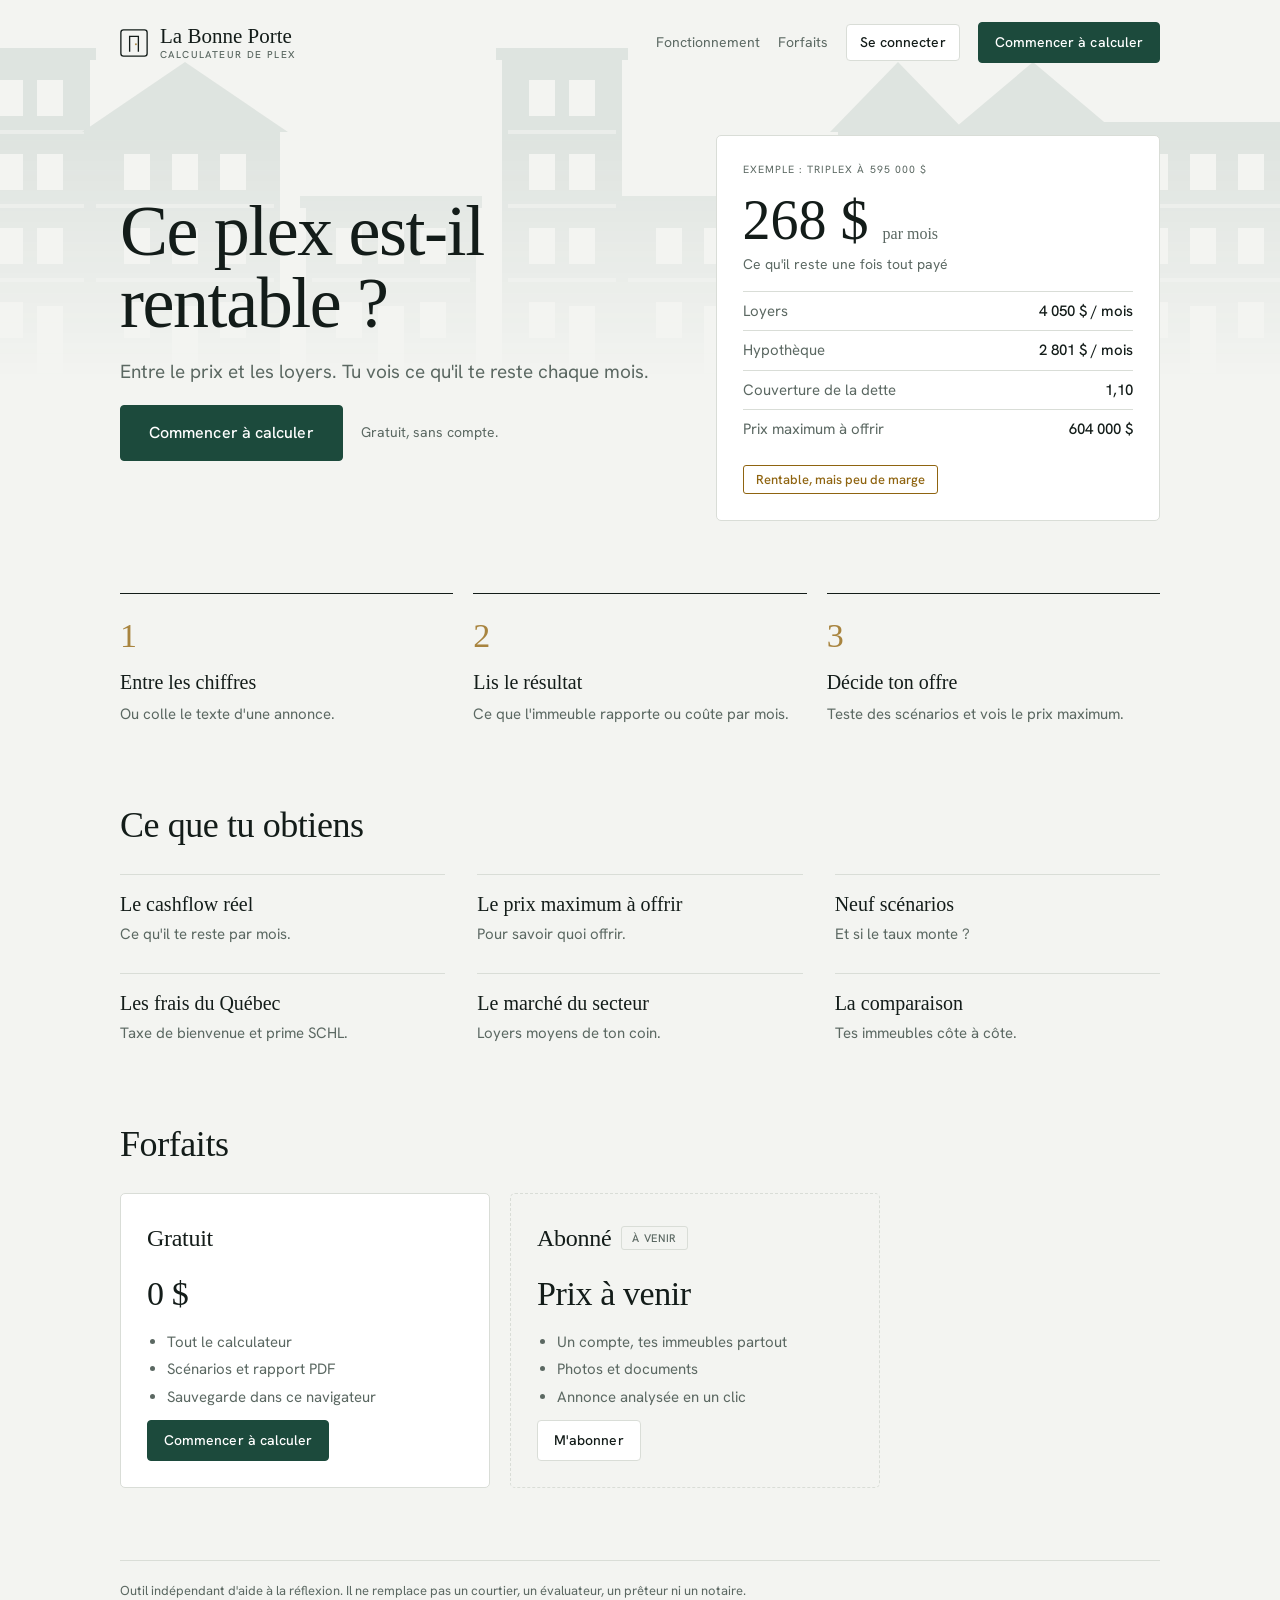
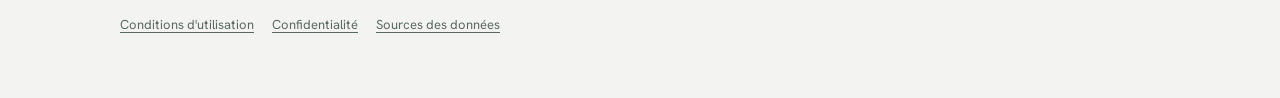
==== commit d7a1a151: "Refonte sobre, pages légales, sources des données, polices et PDF servis par le site - nouvelle iden" ====
--- a/index.html
+++ b/index.html
@@ -6,57 +6,46 @@
 <title>La Bonne Porte — calculateur de plex</title>
 <meta name="description" content="Analyse la rentabilité d'un duplex, triplex ou multiplex au Québec : cashflow, couverture de la dette, taxe de bienvenue, prime SCHL, scénarios et prix maximum à offrir.">
 <meta name="color-scheme" content="light dark">
-<link rel="icon" href="data:image/svg+xml,%3Csvg xmlns='http://www.w3.org/2000/svg' viewBox='0 0 32 32'%3E%3Crect width='32' height='32' rx='7' fill='%230f5c6e'/%3E%3Cpath d='M16 7 6 16h3v9h14v-9h3z' fill='%23fff'/%3E%3C/svg%3E">
-<link rel="preconnect" href="https://fonts.googleapis.com">
-<link rel="preconnect" href="https://fonts.gstatic.com" crossorigin>
-<link rel="stylesheet" href="https://fonts.googleapis.com/css2?family=Bricolage+Grotesque:opsz,wght@12..96,500;12..96,700&family=IBM+Plex+Sans:wght@400;500;600&family=IBM+Plex+Mono:wght@400;500&display=swap">
-<link rel="stylesheet" href="style.css?v=11">
+<link rel="icon" href="data:image/svg+xml,%3Csvg xmlns='http://www.w3.org/2000/svg' viewBox='0 0 32 32'%3E%3Crect width='32' height='32' rx='4' fill='%231c4a3c'/%3E%3Cpath d='M11 26V8.5h10V26' fill='none' stroke='%23fff' stroke-width='2'/%3E%3C/svg%3E">
+<link rel="preload" href="fonts/newsreader.woff2" as="font" type="font/woff2" crossorigin>
+<link rel="stylesheet" href="style.css?v=20">
 <script>document.documentElement.classList.add("porte")</script>
 </head>
 <body class="home">
 <div class="seuil" id="seuil" aria-hidden="true">
   <svg class="seuil-scene" viewBox="0 0 1600 1000" preserveAspectRatio="xMidYMid slice">
-    <defs>
-      <linearGradient id="ciel" x1="0" y1="0" x2="0" y2="1"><stop offset="0" stop-color="#10202b"/><stop offset=".62" stop-color="#27495a"/><stop offset="1" stop-color="#3f6b78"/></linearGradient>
-      <mask id="trou"><rect width="1600" height="1000" fill="#fff"/><rect x="730" y="392" width="140" height="258" fill="#000"/></mask>
-    </defs>
+    <defs><mask id="trou"><rect width="1600" height="1000" fill="#fff"/><rect x="730" y="392" width="140" height="258" fill="#000"/></mask></defs>
     <g mask="url(#trou)">
-      <rect width="1600" height="1000" fill="url(#ciel)"/>
-      <g fill="#f3f1e4"><circle cx="210" cy="120" r="2.5"/><circle cx="420" cy="70" r="2"/><circle cx="640" cy="130" r="1.8"/><circle cx="1010" cy="80" r="2.2"/><circle cx="1240" cy="150" r="2"/><circle cx="1450" cy="90" r="2.6"/><circle cx="1340" cy="260" r="1.6"/><circle cx="150" cy="300" r="1.6"/></g>
-      <circle cx="1290" cy="190" r="46" fill="#f3f1e4"/><circle cx="1308" cy="178" r="42" fill="#152733"/>
-      <path d="M0 700 Q400 640 800 668 T1600 650 V1000 H0Z" fill="#12313a"/>
-      <g fill="#0d2830"><rect x="286" y="520" width="20" height="170"/><circle cx="296" cy="470" r="92"/><circle cx="238" cy="528" r="58"/><circle cx="356" cy="530" r="60"/>
-        <rect x="1322" y="540" width="18" height="150"/><circle cx="1331" cy="498" r="78"/><circle cx="1388" cy="548" r="50"/></g>
-      <rect x="965" y="178" width="50" height="110" fill="#c9d3d6"/><rect x="957" y="168" width="66" height="16" fill="#0b4350"/>
-      <polygon points="470,352 800,140 1130,352" fill="#0f5c6e"/>
-      <polygon points="470,352 800,140 800,166 512,352" fill="#157487"/>
-      <rect x="520" y="352" width="560" height="298" fill="#e8eef0"/>
-      <rect x="520" y="352" width="560" height="14" fill="#b9c7cc"/>
-      <circle cx="800" cy="262" r="30" fill="#0b4350"/><circle cx="800" cy="262" r="22" fill="#f4c95d"/>
-      <path d="M778 262h44M800 240v44" stroke="#0b4350" stroke-width="4"/>
-      <g class="fen"><rect x="568" y="420" width="112" height="132" rx="3" fill="#0b4350"/><rect x="578" y="430" width="92" height="112" fill="#f4c95d"/><path d="M624 430v112M578 486h92" stroke="#0b4350" stroke-width="5"/><rect x="558" y="552" width="132" height="12" rx="2" fill="#b9c7cc"/></g>
-      <g class="fen"><rect x="920" y="420" width="112" height="132" rx="3" fill="#0b4350"/><rect x="930" y="430" width="92" height="112" fill="#f4c95d"/><path d="M976 430v112M930 486h92" stroke="#0b4350" stroke-width="5"/><rect x="910" y="552" width="132" height="12" rx="2" fill="#b9c7cc"/></g>
-      <rect x="714" y="376" width="172" height="274" fill="#0b4350"/>
-      <polygon points="700,376 800,330 900,376" fill="#0f5c6e"/>
-      <rect x="690" y="650" width="220" height="16" fill="#c9d3d6"/><rect x="670" y="666" width="260" height="16" fill="#aebcc1"/>
-      <path d="M690 682 L640 1000 H960 L910 682Z" fill="#1b4a55"/>
-      <g fill="#174049"><circle cx="560" cy="650" r="44"/><circle cx="618" cy="660" r="34"/><circle cx="1040" cy="650" r="44"/><circle cx="982" cy="660" r="34"/></g>
-      <circle cx="905" cy="430" r="9" fill="#f4c95d"/>
+      <rect width="1600" height="1000" fill="#0e1613"/>
+      <path class="t" pathLength="1" d="M140 650H1460"/>
+      <path class="t d2" pathLength="1" d="M520 650V352H1080V650"/>
+      <path class="t d2" pathLength="1" d="M470 352 800 140 1130 352Z"/>
+      <path class="t d3" pathLength="1" d="M965 246V178H1015V278"/>
+      <circle class="t d3" pathLength="1" cx="800" cy="262" r="26"/>
+      <path class="t d4 fin" pathLength="1" d="M774 262H826M800 236V288"/>
+      <rect class="t d3" pathLength="1" x="568" y="420" width="112" height="132"/>
+      <rect class="t d3" pathLength="1" x="920" y="420" width="112" height="132"/>
+      <path class="t d4 fin" pathLength="1" d="M624 420V552M568 486H680M976 420V552M920 486H1032"/>
+      <path class="t d2" pathLength="1" d="M714 650V376H886V650"/>
+      <path class="t d3" pathLength="1" d="M700 376 800 330 900 376"/>
+      <path class="t d4" pathLength="1" d="M690 668H910M670 686H930"/>
+      <path class="t d4 fin" pathLength="1" d="M690 686 604 1000M910 686 996 1000"/>
+      <path class="t d4 fin" pathLength="1" d="M440 700H470M440 352H470M455 352V700M520 720V750M1080 720V750M520 735H1080"/>
     </g>
     <g class="seuil-battant">
-      <rect x="730" y="392" width="140" height="258" fill="#b3372c"/>
-      <rect x="748" y="412" width="104" height="92" rx="3" fill="none" stroke="#8d2a21" stroke-width="5"/>
-      <rect x="748" y="524" width="104" height="104" rx="3" fill="none" stroke="#8d2a21" stroke-width="5"/>
-      <circle cx="852" cy="522" r="7" fill="#f4c95d"/>
+      <rect x="730" y="392" width="140" height="258" fill="#15201c" stroke="#c2a468" stroke-width="1.6"/>
+      <rect x="748" y="412" width="104" height="92" fill="none" stroke="#c2a468" stroke-width="1" opacity=".6"/>
+      <rect x="748" y="524" width="104" height="104" fill="none" stroke="#c2a468" stroke-width="1" opacity=".6"/>
+      <circle cx="852" cy="522" r="4.5" fill="#c2a468"/>
     </g>
   </svg>
   <p class="seuil-titre">La Bonne Porte<span>Calculateur de plex</span></p>
-  <p class="seuil-note">Toucher pour entrer</p>
+  <p class="seuil-note">Entrer</p>
 </div>
 <div class="lp">
   <svg class="lp-banner" viewBox="0 0 1600 400" preserveAspectRatio="xMidYMax slice" aria-hidden="true"><rect x="-20" y="132" width="150" height="248" class="b"/><rect x="-26" y="122" width="162" height="12" class="b"/><rect x="4" y="154" width="26" height="36" class="w"/><rect x="42" y="154" width="26" height="36" class="w"/><rect x="80" y="154" width="26" height="36" class="w"/><rect x="-14" y="204" width="138" height="4" class="w" opacity=".6"/><rect x="4" y="228" width="26" height="36" class="w"/><rect x="42" y="228" width="26" height="36" class="w"/><rect x="80" y="228" width="26" height="36" class="w"/><rect x="-14" y="278" width="138" height="4" class="w" opacity=".6"/><rect x="4" y="302" width="26" height="36" class="w"/><rect x="42" y="306" width="26" height="74" class="w"/><rect x="80" y="302" width="26" height="36" class="w"/><rect x="130" y="58" width="120" height="322" class="b"/><rect x="124" y="48" width="132" height="12" class="b"/><rect x="157" y="80" width="26" height="36" class="w"/><rect x="197" y="80" width="26" height="36" class="w"/><rect x="136" y="130" width="108" height="4" class="w" opacity=".6"/><rect x="157" y="154" width="26" height="36" class="w"/><rect x="197" y="154" width="26" height="36" class="w"/><rect x="136" y="204" width="108" height="4" class="w" opacity=".6"/><rect x="157" y="228" width="26" height="36" class="w"/><rect x="197" y="228" width="26" height="36" class="w"/><rect x="136" y="278" width="108" height="4" class="w" opacity=".6"/><rect x="157" y="302" width="26" height="36" class="w"/><rect x="197" y="306" width="26" height="74" class="w"/><rect x="250" y="132" width="190" height="248" class="b"/><polygon points="242,132 345.0,62 448,132" class="b"/><rect x="284" y="154" width="26" height="36" class="w"/><rect x="332" y="154" width="26" height="36" class="w"/><rect x="380" y="154" width="26" height="36" class="w"/><rect x="256" y="204" width="178" height="4" class="w" opacity=".6"/><rect x="284" y="228" width="26" height="36" class="w"/><rect x="332" y="228" width="26" height="36" class="w"/><rect x="380" y="228" width="26" height="36" class="w"/><rect x="256" y="278" width="178" height="4" class="w" opacity=".6"/><rect x="284" y="302" width="26" height="36" class="w"/><rect x="332" y="306" width="26" height="74" class="w"/><rect x="380" y="302" width="26" height="36" class="w"/><rect x="466" y="206" width="170" height="174" class="b"/><rect x="460" y="196" width="182" height="12" class="b"/><rect x="496" y="228" width="26" height="36" class="w"/><rect x="538" y="228" width="26" height="36" class="w"/><rect x="580" y="228" width="26" height="36" class="w"/><rect x="472" y="278" width="158" height="4" class="w" opacity=".6"/><rect x="496" y="302" width="26" height="36" class="w"/><rect x="538" y="306" width="26" height="74" class="w"/><rect x="580" y="302" width="26" height="36" class="w"/><rect x="662" y="58" width="120" height="322" class="b"/><rect x="656" y="48" width="132" height="12" class="b"/><rect x="689" y="80" width="26" height="36" class="w"/><rect x="729" y="80" width="26" height="36" class="w"/><rect x="668" y="130" width="108" height="4" class="w" opacity=".6"/><rect x="689" y="154" width="26" height="36" class="w"/><rect x="729" y="154" width="26" height="36" class="w"/><rect x="668" y="204" width="108" height="4" class="w" opacity=".6"/><rect x="689" y="228" width="26" height="36" class="w"/><rect x="729" y="228" width="26" height="36" class="w"/><rect x="668" y="278" width="108" height="4" class="w" opacity=".6"/><rect x="689" y="302" width="26" height="36" class="w"/><rect x="729" y="306" width="26" height="74" class="w"/><rect x="782" y="206" width="190" height="174" class="b"/><rect x="776" y="196" width="202" height="12" class="b"/><rect x="816" y="228" width="26" height="36" class="w"/><rect x="864" y="228" width="26" height="36" class="w"/><rect x="912" y="228" width="26" height="36" class="w"/><rect x="788" y="278" width="178" height="4" class="w" opacity=".6"/><rect x="816" y="302" width="26" height="36" class="w"/><rect x="864" y="306" width="26" height="74" class="w"/><rect x="912" y="302" width="26" height="36" class="w"/><rect x="998" y="132" width="120" height="248" class="b"/><polygon points="990,132 1058.0,62 1126,132" class="b"/><rect x="1025" y="154" width="26" height="36" class="w"/><rect x="1065" y="154" width="26" height="36" class="w"/><rect x="1004" y="204" width="108" height="4" class="w" opacity=".6"/><rect x="1025" y="228" width="26" height="36" class="w"/><rect x="1065" y="228" width="26" height="36" class="w"/><rect x="1004" y="278" width="108" height="4" class="w" opacity=".6"/><rect x="1025" y="302" width="26" height="36" class="w"/><rect x="1065" y="306" width="26" height="74" class="w"/><rect x="1118" y="132" width="150" height="248" class="b"/><polygon points="1110,132 1193.0,62 1276,132" class="b"/><rect x="1142" y="154" width="26" height="36" class="w"/><rect x="1180" y="154" width="26" height="36" class="w"/><rect x="1218" y="154" width="26" height="36" class="w"/><rect x="1124" y="204" width="138" height="4" class="w" opacity=".6"/><rect x="1142" y="228" width="26" height="36" class="w"/><rect x="1180" y="228" width="26" height="36" class="w"/><rect x="1218" y="228" width="26" height="36" class="w"/><rect x="1124" y="278" width="138" height="4" class="w" opacity=".6"/><rect x="1142" y="302" width="26" height="36" class="w"/><rect x="1180" y="306" width="26" height="74" class="w"/><rect x="1218" y="302" width="26" height="36" class="w"/><rect x="1268" y="132" width="190" height="248" class="b"/><rect x="1262" y="122" width="202" height="12" class="b"/><rect x="1302" y="154" width="26" height="36" class="w"/><rect x="1350" y="154" width="26" height="36" class="w"/><rect x="1398" y="154" width="26" height="36" class="w"/><rect x="1274" y="204" width="178" height="4" class="w" opacity=".6"/><rect x="1302" y="228" width="26" height="36" class="w"/><rect x="1350" y="228" width="26" height="36" class="w"/><rect x="1398" y="228" width="26" height="36" class="w"/><rect x="1274" y="278" width="178" height="4" class="w" opacity=".6"/><rect x="1302" y="302" width="26" height="36" class="w"/><rect x="1350" y="306" width="26" height="74" class="w"/><rect x="1398" y="302" width="26" height="36" class="w"/><rect x="1458" y="58" width="120" height="322" class="b"/><rect x="1452" y="48" width="132" height="12" class="b"/><rect x="1485" y="80" width="26" height="36" class="w"/><rect x="1525" y="80" width="26" height="36" class="w"/><rect x="1464" y="130" width="108" height="4" class="w" opacity=".6"/><rect x="1485" y="154" width="26" height="36" class="w"/><rect x="1525" y="154" width="26" height="36" class="w"/><rect x="1464" y="204" width="108" height="4" class="w" opacity=".6"/><rect x="1485" y="228" width="26" height="36" class="w"/><rect x="1525" y="228" width="26" height="36" class="w"/><rect x="1464" y="278" width="108" height="4" class="w" opacity=".6"/><rect x="1485" y="302" width="26" height="36" class="w"/><rect x="1525" y="306" width="26" height="74" class="w"/><rect x="1578" y="206" width="150" height="174" class="b"/><rect x="1572" y="196" width="162" height="12" class="b"/><rect x="1602" y="228" width="26" height="36" class="w"/><rect x="1640" y="228" width="26" height="36" class="w"/><rect x="1678" y="228" width="26" height="36" class="w"/><rect x="1584" y="278" width="138" height="4" class="w" opacity=".6"/><rect x="1602" y="302" width="26" height="36" class="w"/><rect x="1640" y="306" width="26" height="74" class="w"/><rect x="1678" y="302" width="26" height="36" class="w"/><rect x="0" y="380" width="1600" height="20" class="b"/></svg>
   <nav class="lp-nav">
-    <a class="lp-logo" href="index.html"><svg viewBox="0 0 32 32" width="26" height="26" aria-hidden="true"><rect width="32" height="32" rx="7" fill="var(--accent)"/><path d="M16 7 6 16h3v9h14v-9h3z" fill="var(--accent-ink)"/></svg><span class="lp-name">La Bonne Porte<small>Calculateur de plex</small></span></a>
+    <a class="lp-logo" href="index.html"><svg viewBox="0 0 32 32" width="28" height="28" aria-hidden="true"><rect x="1" y="1" width="30" height="30" rx="3" fill="none" stroke="var(--ink)" stroke-width="1.5"/><path d="M11 26V8.5h10V26" fill="none" stroke="var(--ink)" stroke-width="1.5"/><circle cx="18.2" cy="17.5" r="1.1" fill="var(--glow)"/></svg><span class="lp-name">La Bonne Porte<small>Calculateur de plex</small></span></a>
     <div class="lp-links">
       <a href="#fonctionnement">Fonctionnement</a>
       <a href="#forfaits">Forfaits</a>
@@ -90,7 +79,7 @@
 
   <section class="lp-sec" id="fonctionnement">
     <ol class="lp-steps">
-      <li><strong>Entre les chiffres</strong><span>Ou colle une annonce Centris.</span></li>
+      <li><strong>Entre les chiffres</strong><span>Ou colle le texte d'une annonce.</span></li>
       <li><strong>Lis le résultat</strong><span>Ce que l'immeuble rapporte ou coûte par mois.</span></li>
       <li><strong>Décide ton offre</strong><span>Teste des scénarios et vois le prix maximum.</span></li>
     </ol>
@@ -135,7 +124,8 @@
   </section>
 
   <footer class="lp-foot">
-    Ce site n'est pas affilié à Centris, à la SCHL ni au gouvernement du Québec. Outil d'aide à la réflexion, pas un conseil financier.
+    <span>Outil indépendant d'aide à la réflexion. Il ne remplace pas un courtier, un évaluateur, un prêteur ni un notaire.</span>
+    <nav class="foot-links" aria-label="Informations légales"><a href="conditions.html">Conditions d'utilisation</a><a href="confidentialite.html">Confidentialité</a><a href="sources.html">Sources des données</a></nav>
   </footer>
 </div>
 
@@ -148,6 +138,6 @@
   </div>
 </dialog>
 
-<script src="landing.js?v=11" defer></script>
+<script src="landing.js?v=20" defer></script>
 </body>
 </html>
--- a/style.css
+++ b/style.css
@@ -1,30 +1,32 @@
-/* Remise à zéro de base */
+/* La Bonne Porte — feuille de style partagée (accueil, calculateur, pages légales) */
+@font-face{font-family:"Newsreader";src:url("fonts/newsreader.woff2") format("woff2");font-weight:200 800;font-display:swap}
+@font-face{font-family:"Hanken Grotesk";src:url("fonts/hanken-grotesk.woff2") format("woff2");font-weight:100 900;font-display:swap}
 html{-webkit-text-size-adjust:100%}
 body{margin:0}
 img{max-width:100%}
 [hidden]{display:none!important}
 
-/* Layout : fiche d'immeuble en tête, tuiles de chiffres clés, puis onglets (Analyse, Données, Secteur, Comparer). */
+/* Papier froid, encre vert-noir, un seul accent vert profond, laiton pour les traits fins. */
 :root{
-  --bg:#edf1f3; --surface:#ffffff; --ink:#15232d; --muted:#5a6b76; --line:#d3dce1; --tint:#e3eeee;
-  --accent:#0f5c6e; --accent-ink:#ffffff;
-  --good:#1d7a4f; --warn:#a56a00; --bad:#b3372c;
-  --glow:#f4c95d; --seg-vac:#9aa9b2; --seg-dep:#c98a2b; --seg-int:#7c5aa6; --seg-cap:#3f7fb5; --seg-cf:#1d7a4f;
-  --display:"Bricolage Grotesque","Trebuchet MS",sans-serif;
-  --body:"IBM Plex Sans",system-ui,-apple-system,"Segoe UI",sans-serif;
-  --mono:"IBM Plex Mono",ui-monospace,Menlo,Consolas,monospace;
+  --bg:#f3f4f1; --surface:#ffffff; --ink:#131c19; --muted:#5b6862; --line:#d9ddd7; --tint:#e8ede8;
+  --accent:#1c4a3c; --accent-ink:#ffffff; --glow:#a8843f;
+  --good:#1f6b4a; --warn:#8f6410; --bad:#a3372b;
+  --seg-vac:#a3ada8; --seg-dep:#b8924a; --seg-int:#6a5a8c; --seg-cap:#3d6f8f; --seg-cf:#1f6b4a;
+  --display:"Newsreader",Georgia,"Times New Roman",serif;
+  --body:"Hanken Grotesk",system-ui,-apple-system,"Segoe UI",Roboto,sans-serif;
+  --mono:"Hanken Grotesk",system-ui,-apple-system,"Segoe UI",Roboto,sans-serif;
 }
 @media (prefers-color-scheme: dark){ :root:not([data-theme="light"]){
-  --bg:#0f181e; --surface:#18242c; --ink:#e7eef2; --muted:#93a4ae; --line:#2c3b45; --tint:#1f3238;
-  --accent:#5cc0d3; --accent-ink:#06222a;
-  --good:#5fcf97; --warn:#e6b450; --bad:#f08a7e;
-  --glow:#f4c95d; --seg-vac:#6f7f89; --seg-dep:#e0a84a; --seg-int:#a98bd0; --seg-cap:#6aa9dc; --seg-cf:#5fcf97;
+  --bg:#0d1311; --surface:#141b18; --ink:#e8ede9; --muted:#92a099; --line:#26302c; --tint:#1a2521;
+  --accent:#86c7ab; --accent-ink:#07211a; --glow:#d1ab62;
+  --good:#6fcf9f; --warn:#e0b45a; --bad:#ee8d80;
+  --seg-vac:#6c7873; --seg-dep:#d1ab62; --seg-int:#a594cf; --seg-cap:#72a8cc; --seg-cf:#6fcf9f;
   color-scheme:dark } }
 :root[data-theme="dark"]{
-  --bg:#0f181e; --surface:#18242c; --ink:#e7eef2; --muted:#93a4ae; --line:#2c3b45; --tint:#1f3238;
-  --accent:#5cc0d3; --accent-ink:#06222a;
-  --good:#5fcf97; --warn:#e6b450; --bad:#f08a7e;
-  --glow:#f4c95d; --seg-vac:#6f7f89; --seg-dep:#e0a84a; --seg-int:#a98bd0; --seg-cap:#6aa9dc; --seg-cf:#5fcf97;
+  --bg:#0d1311; --surface:#141b18; --ink:#e8ede9; --muted:#92a099; --line:#26302c; --tint:#1a2521;
+  --accent:#86c7ab; --accent-ink:#07211a; --glow:#d1ab62;
+  --good:#6fcf9f; --warn:#e0b45a; --bad:#ee8d80;
+  --seg-vac:#6c7873; --seg-dep:#d1ab62; --seg-int:#a594cf; --seg-cap:#72a8cc; --seg-cf:#6fcf9f;
   color-scheme:dark }
 *{box-sizing:border-box}
 body{background:var(--bg);color:var(--ink);font-family:var(--body);font-size:15px;line-height:1.5}
@@ -139,60 +141,6 @@
 .lex dd{margin:0;color:var(--muted)}
 @media (max-width:520px){.lex dl{grid-template-columns:minmax(0,1fr);gap:2px}.lex dd{margin-bottom:8px}}
 
-/* Accueil animé : la porte du triplex s'ouvre, puis les choix apparaissent */
-.intro{justify-content:flex-start}
-.intro-txt{flex:1 1 260px;min-width:0}
-.plex{width:150px;max-width:38vw;flex:none;height:auto}
-.plex .win{fill:var(--surface);opacity:.35}
-.plex .door{transform-box:fill-box;transform-origin:left center}
-.plex .spill{opacity:.5}
-.plex .door{transform:scaleX(.16) skewY(-9deg)}
-.plex .win{fill:var(--glow);opacity:.95}
-@media (prefers-reduced-motion: no-preference){
-  .plex .door{animation:plex-door 1s cubic-bezier(.6,0,.2,1) .35s both}
-  .plex .spill{animation:plex-fade .6s ease-out .9s both}
-  .plex .win{animation:plex-lit .5s ease-out both}
-  .plex .w5{animation-delay:1.1s}.plex .w3{animation-delay:1.25s}.plex .w4{animation-delay:1.4s}.plex .w1{animation-delay:1.55s}.plex .w2{animation-delay:1.7s}
-  .intro-txt{animation:plex-rise .5s ease-out .15s both}
-  .intro-act button{animation:plex-rise .45s ease-out both}
-  .intro-act button:nth-child(1){animation-delay:1.35s}
-  .intro-act button:nth-child(2){animation-delay:1.5s}
-}
-@keyframes plex-door{from{transform:none}to{transform:scaleX(.16) skewY(-9deg)}}
-@keyframes plex-fade{from{opacity:0}to{opacity:.5}}
-@keyframes plex-lit{from{fill:var(--surface);opacity:.35}to{fill:var(--glow);opacity:.95}}
-@keyframes plex-rise{from{opacity:0;transform:translateY(10px)}to{opacity:1;transform:none}}
-
-/* Seuil : à l'ouverture, une maison de nuit ; sa porte s'ouvre sur le site et on entre.
-   Scène volontairement d'une seule ambiance (couleurs fixes), le site derrière suit le thème du visiteur. */
-.seuil{display:none}
-.porte .seuil{position:fixed;inset:0;z-index:50;display:block;overflow:hidden;cursor:pointer}
-.seuil-scene{position:absolute;inset:0;width:100%;height:100%;display:block;transform-origin:50% 52.1%}
-.seuil-battant{transform-box:fill-box;transform-origin:left center}
-.seuil-titre,.seuil-note{position:absolute;left:0;right:0;margin:0;text-align:center;color:#f3f1e4;padding-inline:16px;text-shadow:0 1px 12px rgba(8,20,28,.7)}
-.seuil-titre{top:3.5%;font-family:var(--display);font-weight:700;font-size:clamp(26px,5vw,42px)}
-.seuil-note{bottom:6%;font-size:13px;letter-spacing:.08em;text-transform:uppercase;opacity:.75}
-@media (prefers-reduced-motion: no-preference){
-  .porte .seuil-battant{animation:seuil-open 1.1s cubic-bezier(.5,0,.2,1) .6s forwards}
-  .porte .seuil-scene{animation:seuil-zoom 1.15s cubic-bezier(.75,0,.85,.45) 1.75s forwards}
-  .porte .seuil-titre,.porte .seuil-note{animation:seuil-out .5s ease-in 1.75s forwards}
-  .porte .seuil{animation:seuil-fin .01s linear 2.95s forwards}
-}
-@media (prefers-reduced-motion: reduce){
-  .porte .seuil{animation:seuil-out .7s ease-in 1.4s forwards}
-}
-@keyframes seuil-open{to{transform:scaleX(.14) skewY(-10deg)}}
-@keyframes seuil-zoom{0%{transform:scale(1);opacity:1}80%{opacity:1}100%{transform:scale(13);opacity:0}}
-@keyframes seuil-out{to{opacity:0;visibility:hidden}}
-@keyframes seuil-fin{to{visibility:hidden}}
-/* l'accueil attend qu'on ait franchi la porte */
-.porte .plex .door{animation-delay:3.1s}
-.porte .plex .spill{animation-delay:3.65s}
-.porte .plex .w5{animation-delay:3.85s}.porte .plex .w3{animation-delay:4s}.porte .plex .w4{animation-delay:4.15s}.porte .plex .w1{animation-delay:4.3s}.porte .plex .w2{animation-delay:4.45s}
-.porte .intro-txt{animation-delay:2.9s}
-.porte .intro-act button:nth-child(1){animation-delay:4.1s}
-.porte .intro-act button:nth-child(2){animation-delay:4.25s}
-
 /* ---------- Page d'accueil ---------- */
 .lp{max-width:1080px;margin:0 auto;padding-inline:20px;padding-block:18px 56px;display:flex;flex-direction:column;gap:64px}
 .btn{display:inline-flex;align-items:center;justify-content:center;font:inherit;font-size:14px;font-weight:500;border:1px solid var(--line);background:var(--surface);color:var(--ink);padding:9px 16px;border-radius:8px;cursor:pointer;text-decoration:none}
@@ -265,3 +213,97 @@
 .lp-banner .b{fill:var(--accent)}
 .lp-banner .w{fill:var(--bg)}
 body.home{overflow-x:hidden}
+
+/* ================= Finition sobre ================= */
+body{font-size:15px;-webkit-font-smoothing:antialiased;font-feature-settings:"tnum" 0}
+h1,.lp h1,.lp h2,legend,.maxv,.lp-price,.lp-plan h3,.lp-dialog h2,.intro strong{font-family:var(--display);font-weight:500;letter-spacing:-.012em}
+h1{font-size:clamp(26px,4vw,36px)}
+button,.btn{border-radius:4px;font-weight:500;letter-spacing:.005em}
+.btn.big{padding:15px 28px;font-size:16px}
+.chip{border-radius:3px;background:transparent;border:1px solid var(--line);color:var(--muted)}
+.chip.ex{border-style:dashed}
+.price b{font-family:var(--display);font-weight:500;font-size:26px;color:var(--ink)}
+.tabs{gap:0}
+[role=tab]{font-size:14px;padding:11px 16px}
+[role=tab][aria-selected=true]{border-bottom-color:var(--ink);font-weight:600}
+.tile{border-radius:4px;align-items:flex-start;text-align:left;padding:16px 16px 14px;border:0;border-top:2px solid var(--ink);background:var(--surface);gap:6px}
+.tile .k{font-size:10.5px;letter-spacing:.1em}
+.tile .v{font-family:var(--display);font-weight:500;font-size:clamp(22px,2.6vw,28px);line-height:1.05}
+.card,fieldset,.resume,.alertes,.intro,.lp-card,.lp-plan,.lp-dialog,.max{border-radius:5px}
+.card h2,.lp-card figcaption{font-size:10.5px;letter-spacing:.1em}
+.r b,td,.in input[type=number],.legend em,.kv b,.lp-card dd{font-family:var(--body);font-variant-numeric:tabular-nums;font-weight:500}
+.r.hl{border-radius:3px}
+.resume{border-left-width:3px}
+.resume p{font-family:var(--display);font-size:20px;line-height:1.4}
+.in,textarea{border-radius:4px}
+legend{font-size:19px}
+.bar{height:14px;border-radius:2px}
+.maxv{font-size:32px;color:var(--ink)}
+.intro{background:var(--surface);border:1px solid var(--line);justify-content:space-between}
+.intro strong{font-size:22px}
+.lex summary{color:var(--ink);text-decoration:underline;text-decoration-color:var(--line);text-underline-offset:4px}
+a.brand,.brand{letter-spacing:.1em;font-size:11px}
+footer a,.lp-foot a,.legal a{color:inherit;text-underline-offset:3px}
+.foot-links{display:flex;flex-wrap:wrap;gap:6px 18px;margin-top:10px}
+
+/* Accueil */
+.lp{gap:72px;padding-block:22px 64px}
+.lp-logo{font-family:var(--display);font-weight:500;font-size:21px;gap:12px}
+.lp-name small{font-size:10px;letter-spacing:.14em}
+.lp h1{font-size:clamp(40px,6.4vw,72px);line-height:1;letter-spacing:-.02em}
+.lp h2{font-size:clamp(26px,3.4vw,36px)}
+.lp-lede{font-size:19px}
+.lp-card{padding:26px;border-color:var(--line)}
+.lp-card-big{font-family:var(--display);font-weight:500;font-size:56px;color:var(--ink)}
+.lp-card-verdict{border-radius:3px;border-width:1px;font-weight:500}
+.lp-steps li{border-top:1px solid var(--ink);padding-top:16px}
+.lp-steps li::before{font-family:var(--display);font-weight:400;font-size:34px;color:var(--glow)}
+.lp-steps strong,.lp-feats strong{font-family:var(--display);font-weight:500;font-size:20px}
+.lp-feats{gap:28px 32px}
+.lp-feats li{border-top:1px solid var(--line);padding-top:14px}
+.lp-plan{padding:26px}
+.lp-plan h3{font-size:24px}
+.lp-price{font-size:34px}
+.lp-tag{border-radius:3px;background:transparent;border:1px solid var(--line);color:var(--muted);font-weight:500}
+.lp-banner{opacity:.09}
+.lp-foot{max-width:none;display:flex;flex-direction:column;gap:4px}
+
+/* Pages légales et sources */
+.legal{max-width:760px;margin:0 auto;padding-inline:20px;padding-block:22px 72px;display:flex;flex-direction:column;gap:28px}
+.legal h1{font-size:clamp(34px,5vw,48px);line-height:1.05;margin:24px 0 0}
+.legal .maj{color:var(--muted);font-size:13px;letter-spacing:.06em;text-transform:uppercase;margin:0}
+.legal h2{font-family:var(--display);font-weight:500;font-size:24px;margin:18px 0 0;padding-top:18px;border-top:1px solid var(--line)}
+.legal p,.legal li{font-size:16px;line-height:1.65;max-width:68ch;margin:0}
+.legal ul{margin:0;padding-left:20px;display:flex;flex-direction:column;gap:6px}
+.legal section{display:flex;flex-direction:column;gap:12px}
+.src{width:100%;border-collapse:collapse;font-size:14px;min-width:620px}
+.src th,.src td{text-align:left;font-family:var(--body);white-space:normal;vertical-align:top;padding:10px 12px 10px 0;border-bottom:1px solid var(--line)}
+.src th{font-size:10.5px;letter-spacing:.1em;text-transform:uppercase;color:var(--muted);font-weight:500}
+.src td:first-child{font-weight:600}
+.mention{font-size:13px;color:var(--muted);max-width:76ch}
+
+/* Seuil : une élévation tracée au trait, la porte s'ouvre sur le site, on entre. Ambiance fixe, voulue. */
+.seuil{display:none}
+.porte .seuil{position:fixed;inset:0;z-index:50;display:block;overflow:hidden;cursor:pointer}
+.seuil-scene{position:absolute;inset:0;width:100%;height:100%;display:block;transform-origin:50% 52.1%}
+.seuil-scene .t{fill:none;stroke:#c2a468;stroke-width:1.6;stroke-linecap:round;stroke-linejoin:round;stroke-dasharray:1;stroke-dashoffset:0}
+.seuil-scene .t.fin{stroke-width:1;opacity:.55}
+.seuil-battant{transform-box:fill-box;transform-origin:left center}
+.seuil-titre,.seuil-note{position:absolute;left:0;right:0;margin:0;text-align:center;color:#ece7da;padding-inline:16px}
+.seuil-titre{bottom:11%;font-family:var(--display);font-weight:400;font-size:clamp(30px,4.6vw,50px);letter-spacing:-.01em}
+.seuil-titre span{display:block;font-family:var(--body);font-weight:500;font-size:11px;letter-spacing:.28em;text-transform:uppercase;color:#c2a468;margin-top:10px}
+.seuil-note{bottom:4.5%;font-size:11px;letter-spacing:.24em;text-transform:uppercase;opacity:.55}
+@media (prefers-reduced-motion: no-preference){
+  .porte .seuil-scene .t{animation:seuil-trait 1.15s cubic-bezier(.6,0,.2,1) both}
+  .porte .seuil-scene .t.d2{animation-delay:.18s}.porte .seuil-scene .t.d3{animation-delay:.36s}.porte .seuil-scene .t.d4{animation-delay:.54s}
+  .porte .seuil-battant{animation:seuil-open 1.05s cubic-bezier(.5,0,.2,1) 1.5s forwards}
+  .porte .seuil-scene{animation:seuil-zoom 1.15s cubic-bezier(.75,0,.85,.45) 2.6s forwards}
+  .porte .seuil-titre,.porte .seuil-note{animation:seuil-out .5s ease-in 2.6s forwards}
+  .porte .seuil{animation:seuil-fin .01s linear 3.8s forwards}
+}
+@media (prefers-reduced-motion: reduce){ .porte .seuil{animation:seuil-out .7s ease-in 1.4s forwards} }
+@keyframes seuil-trait{from{stroke-dashoffset:1}to{stroke-dashoffset:0}}
+@keyframes seuil-open{to{transform:scaleX(.12) skewY(-10deg)}}
+@keyframes seuil-zoom{0%{transform:scale(1);opacity:1}80%{opacity:1}100%{transform:scale(13);opacity:0}}
+@keyframes seuil-out{to{opacity:0;visibility:hidden}}
+@keyframes seuil-fin{to{visibility:hidden}}
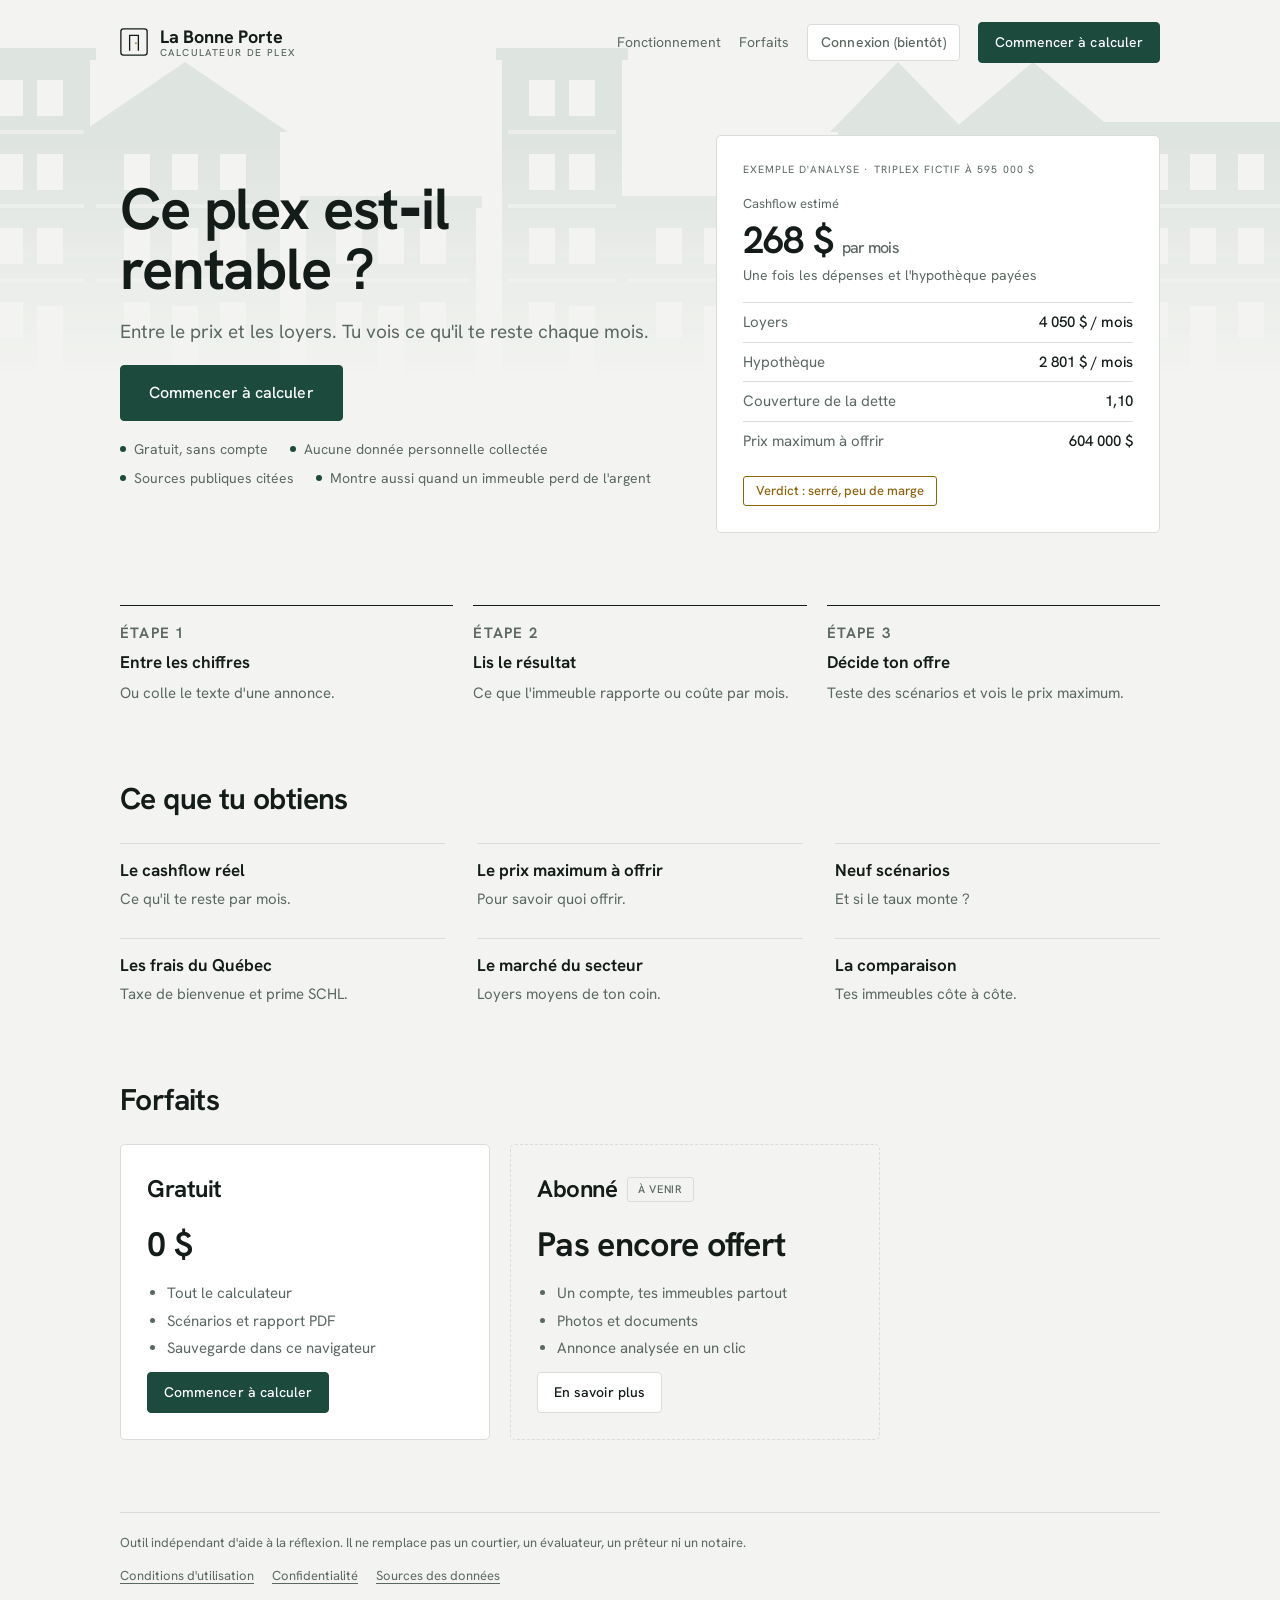
==== commit e9f64383: "Style net et rassurant : une seule police linéale, entrée claire, plus d'or ni de noir, formulations" ====
--- a/index.html
+++ b/index.html
@@ -7,8 +7,8 @@
 <meta name="description" content="Analyse la rentabilité d'un duplex, triplex ou multiplex au Québec : cashflow, couverture de la dette, taxe de bienvenue, prime SCHL, scénarios et prix maximum à offrir.">
 <meta name="color-scheme" content="light dark">
 <link rel="icon" href="data:image/svg+xml,%3Csvg xmlns='http://www.w3.org/2000/svg' viewBox='0 0 32 32'%3E%3Crect width='32' height='32' rx='4' fill='%231c4a3c'/%3E%3Cpath d='M11 26V8.5h10V26' fill='none' stroke='%23fff' stroke-width='2'/%3E%3C/svg%3E">
-<link rel="preload" href="fonts/newsreader.woff2" as="font" type="font/woff2" crossorigin>
-<link rel="stylesheet" href="style.css?v=20">
+<link rel="preload" href="fonts/hanken-grotesk.woff2" as="font" type="font/woff2" crossorigin>
+<link rel="stylesheet" href="style.css?v=21">
 <script>document.documentElement.classList.add("porte")</script>
 </head>
 <body class="home">
@@ -16,7 +16,7 @@
   <svg class="seuil-scene" viewBox="0 0 1600 1000" preserveAspectRatio="xMidYMid slice">
     <defs><mask id="trou"><rect width="1600" height="1000" fill="#fff"/><rect x="730" y="392" width="140" height="258" fill="#000"/></mask></defs>
     <g mask="url(#trou)">
-      <rect width="1600" height="1000" fill="#0e1613"/>
+      <rect class="fond" width="1600" height="1000"/>
       <path class="t" pathLength="1" d="M140 650H1460"/>
       <path class="t d2" pathLength="1" d="M520 650V352H1080V650"/>
       <path class="t d2" pathLength="1" d="M470 352 800 140 1130 352Z"/>
@@ -33,10 +33,10 @@
       <path class="t d4 fin" pathLength="1" d="M440 700H470M440 352H470M455 352V700M520 720V750M1080 720V750M520 735H1080"/>
     </g>
     <g class="seuil-battant">
-      <rect x="730" y="392" width="140" height="258" fill="#15201c" stroke="#c2a468" stroke-width="1.6"/>
-      <rect x="748" y="412" width="104" height="92" fill="none" stroke="#c2a468" stroke-width="1" opacity=".6"/>
-      <rect x="748" y="524" width="104" height="104" fill="none" stroke="#c2a468" stroke-width="1" opacity=".6"/>
-      <circle cx="852" cy="522" r="4.5" fill="#c2a468"/>
+      <rect class="p" x="730" y="392" width="140" height="258"/>
+      <rect class="c" x="748" y="412" width="104" height="92"/>
+      <rect class="c" x="748" y="524" width="104" height="104"/>
+      <circle class="k" cx="852" cy="522" r="4.5"/>
     </g>
   </svg>
   <p class="seuil-titre">La Bonne Porte<span>Calculateur de plex</span></p>
@@ -49,7 +49,7 @@
     <div class="lp-links">
       <a href="#fonctionnement">Fonctionnement</a>
       <a href="#forfaits">Forfaits</a>
-      <button type="button" data-soon="connexion">Se connecter</button>
+      <button type="button" data-soon="connexion">Connexion (bientôt)</button>
       <a class="btn primary" href="calculateur.html">Commencer à calculer</a>
     </div>
   </nav>
@@ -60,20 +60,26 @@
       <p class="lp-lede">Entre le prix et les loyers. Tu vois ce qu'il te reste chaque mois.</p>
       <div class="lp-cta">
         <a class="btn primary big" href="calculateur.html">Commencer à calculer</a>
-        <span class="lp-free">Gratuit, sans compte.</span>
+        <ul class="lp-trust">
+          <li>Gratuit, sans compte</li>
+          <li>Aucune donnée personnelle collectée</li>
+          <li>Sources publiques citées</li>
+          <li>Montre aussi quand un immeuble perd de l'argent</li>
+        </ul>
       </div>
     </div>
     <figure class="lp-card" aria-label="Exemple de résultat">
-      <figcaption>Exemple : triplex à 595 000 $</figcaption>
+      <figcaption>Exemple d'analyse · triplex fictif à 595 000 $</figcaption>
+      <p class="lp-card-lbl">Cashflow estimé</p>
       <p class="lp-card-big">268 $ <small>par mois</small></p>
-      <p class="lp-card-sub">Ce qu'il reste une fois tout payé</p>
+      <p class="lp-card-sub">Une fois les dépenses et l'hypothèque payées</p>
       <dl>
         <div><dt>Loyers</dt><dd>4 050 $ / mois</dd></div>
         <div><dt>Hypothèque</dt><dd>2 801 $ / mois</dd></div>
         <div><dt>Couverture de la dette</dt><dd>1,10</dd></div>
         <div><dt>Prix maximum à offrir</dt><dd>604 000 $</dd></div>
       </dl>
-      <p class="lp-card-verdict">Rentable, mais peu de marge</p>
+      <p class="lp-card-verdict">Verdict : serré, peu de marge</p>
     </figure>
   </header>
 
@@ -112,13 +118,13 @@
       </article>
       <article class="lp-plan soon">
         <h3>Abonné <span class="lp-tag">À venir</span></h3>
-        <p class="lp-price">Prix à venir</p>
+        <p class="lp-price">Pas encore offert</p>
         <ul>
           <li>Un compte, tes immeubles partout</li>
           <li>Photos et documents</li>
           <li>Annonce analysée en un clic</li>
         </ul>
-        <button type="button" class="btn" data-soon="abonnement">M'abonner</button>
+        <button type="button" class="btn" data-soon="abonnement">En savoir plus</button>
       </article>
     </div>
   </section>
@@ -138,6 +144,6 @@
   </div>
 </dialog>
 
-<script src="landing.js?v=20" defer></script>
+<script src="landing.js?v=21" defer></script>
 </body>
 </html>
--- a/style.css
+++ b/style.css
@@ -1,5 +1,4 @@
 /* La Bonne Porte — feuille de style partagée (accueil, calculateur, pages légales) */
-@font-face{font-family:"Newsreader";src:url("fonts/newsreader.woff2") format("woff2");font-weight:200 800;font-display:swap}
 @font-face{font-family:"Hanken Grotesk";src:url("fonts/hanken-grotesk.woff2") format("woff2");font-weight:100 900;font-display:swap}
 html{-webkit-text-size-adjust:100%}
 body{margin:0}
@@ -12,7 +11,7 @@
   --accent:#1c4a3c; --accent-ink:#ffffff; --glow:#a8843f;
   --good:#1f6b4a; --warn:#8f6410; --bad:#a3372b;
   --seg-vac:#a3ada8; --seg-dep:#b8924a; --seg-int:#6a5a8c; --seg-cap:#3d6f8f; --seg-cf:#1f6b4a;
-  --display:"Newsreader",Georgia,"Times New Roman",serif;
+  --display:"Hanken Grotesk",system-ui,-apple-system,"Segoe UI",Roboto,sans-serif;
   --body:"Hanken Grotesk",system-ui,-apple-system,"Segoe UI",Roboto,sans-serif;
   --mono:"Hanken Grotesk",system-ui,-apple-system,"Segoe UI",Roboto,sans-serif;
 }
@@ -282,17 +281,21 @@
 .src td:first-child{font-weight:600}
 .mention{font-size:13px;color:var(--muted);max-width:76ch}
 
-/* Seuil : une élévation tracée au trait, la porte s'ouvre sur le site, on entre. Ambiance fixe, voulue. */
+/* Seuil : une élévation tracée au trait sur fond clair, la porte s'ouvre sur le site, on entre. */
 .seuil{display:none}
 .porte .seuil{position:fixed;inset:0;z-index:50;display:block;overflow:hidden;cursor:pointer}
 .seuil-scene{position:absolute;inset:0;width:100%;height:100%;display:block;transform-origin:50% 52.1%}
-.seuil-scene .t{fill:none;stroke:#c2a468;stroke-width:1.6;stroke-linecap:round;stroke-linejoin:round;stroke-dasharray:1;stroke-dashoffset:0}
-.seuil-scene .t.fin{stroke-width:1;opacity:.55}
+.seuil-scene .fond{fill:var(--bg)}
+.seuil-scene .t{fill:none;stroke:var(--ink);stroke-width:1.6;stroke-linecap:round;stroke-linejoin:round;stroke-dasharray:1;stroke-dashoffset:0}
+.seuil-scene .t.fin{stroke-width:1;opacity:.4}
 .seuil-battant{transform-box:fill-box;transform-origin:left center}
-.seuil-titre,.seuil-note{position:absolute;left:0;right:0;margin:0;text-align:center;color:#ece7da;padding-inline:16px}
-.seuil-titre{bottom:11%;font-family:var(--display);font-weight:400;font-size:clamp(30px,4.6vw,50px);letter-spacing:-.01em}
-.seuil-titre span{display:block;font-family:var(--body);font-weight:500;font-size:11px;letter-spacing:.28em;text-transform:uppercase;color:#c2a468;margin-top:10px}
-.seuil-note{bottom:4.5%;font-size:11px;letter-spacing:.24em;text-transform:uppercase;opacity:.55}
+.seuil-battant .p{fill:var(--accent);stroke:var(--accent);stroke-width:1.6}
+.seuil-battant .c{fill:none;stroke:var(--accent-ink);stroke-width:1;opacity:.45}
+.seuil-battant .k{fill:var(--accent-ink)}
+.seuil-titre,.seuil-note{position:absolute;left:0;right:0;margin:0;text-align:center;color:var(--ink);padding-inline:16px}
+.seuil-titre{bottom:11%;font-family:var(--display);font-weight:650;font-size:clamp(28px,4.2vw,44px);letter-spacing:-.02em}
+.seuil-titre span{display:block;font-family:var(--body);font-weight:500;font-size:11px;letter-spacing:.22em;text-transform:uppercase;color:var(--muted);margin-top:10px}
+.seuil-note{bottom:4.5%;font-size:11px;letter-spacing:.2em;text-transform:uppercase;color:var(--muted)}
 @media (prefers-reduced-motion: no-preference){
   .porte .seuil-scene .t{animation:seuil-trait 1.15s cubic-bezier(.6,0,.2,1) both}
   .porte .seuil-scene .t.d2{animation-delay:.18s}.porte .seuil-scene .t.d3{animation-delay:.36s}.porte .seuil-scene .t.d4{animation-delay:.54s}
@@ -307,3 +310,21 @@
 @keyframes seuil-zoom{0%{transform:scale(1);opacity:1}80%{opacity:1}100%{transform:scale(13);opacity:0}}
 @keyframes seuil-out{to{opacity:0;visibility:hidden}}
 @keyframes seuil-fin{to{visibility:hidden}}
+
+/* ================= Ton net et digne de confiance : tout en linéale, pas d'or, pas de promesse ================= */
+h1,.lp h1,.lp h2,legend,.maxv,.lp-price,.lp-plan h3,.lp-dialog h2,.intro strong,.legal h1,.legal h2{font-family:var(--display);font-weight:650;letter-spacing:-.02em}
+.tile .v,.price b,.lp-card-big{font-family:var(--body);font-weight:650;letter-spacing:-.02em}
+.lp-logo{font-family:var(--body);font-weight:700;font-size:18px;letter-spacing:-.01em}
+.lp h1{font-size:clamp(36px,5.4vw,58px);line-height:1.04}
+.lp h2{font-size:clamp(24px,3vw,30px)}
+.resume p{font-family:var(--body);font-size:18px;line-height:1.5}
+.lp-steps li::before{font-family:var(--body);font-weight:650;font-size:15px;color:var(--muted);content:"Étape " counter(pas);letter-spacing:.08em;text-transform:uppercase}
+.lp-steps strong,.lp-feats strong{font-family:var(--body);font-weight:650;font-size:17px}
+.lp-card-big{font-size:38px;color:var(--ink);margin-top:2px}
+.lp-card-lbl{margin:10px 0 0;font-size:13px;color:var(--muted)}
+.lp-card-verdict{color:var(--warn)}
+.lp-trust{list-style:none;margin:0;padding:0;display:flex;flex-wrap:wrap;gap:8px 22px;color:var(--muted);font-size:14px}
+.lp-trust li{display:flex;align-items:center;gap:8px}
+.lp-trust li::before{content:"";width:6px;height:6px;border-radius:50%;background:var(--accent);flex:none}
+.lp-cta{flex-direction:column;align-items:flex-start;gap:18px}
+.lp-links button{color:var(--muted)}
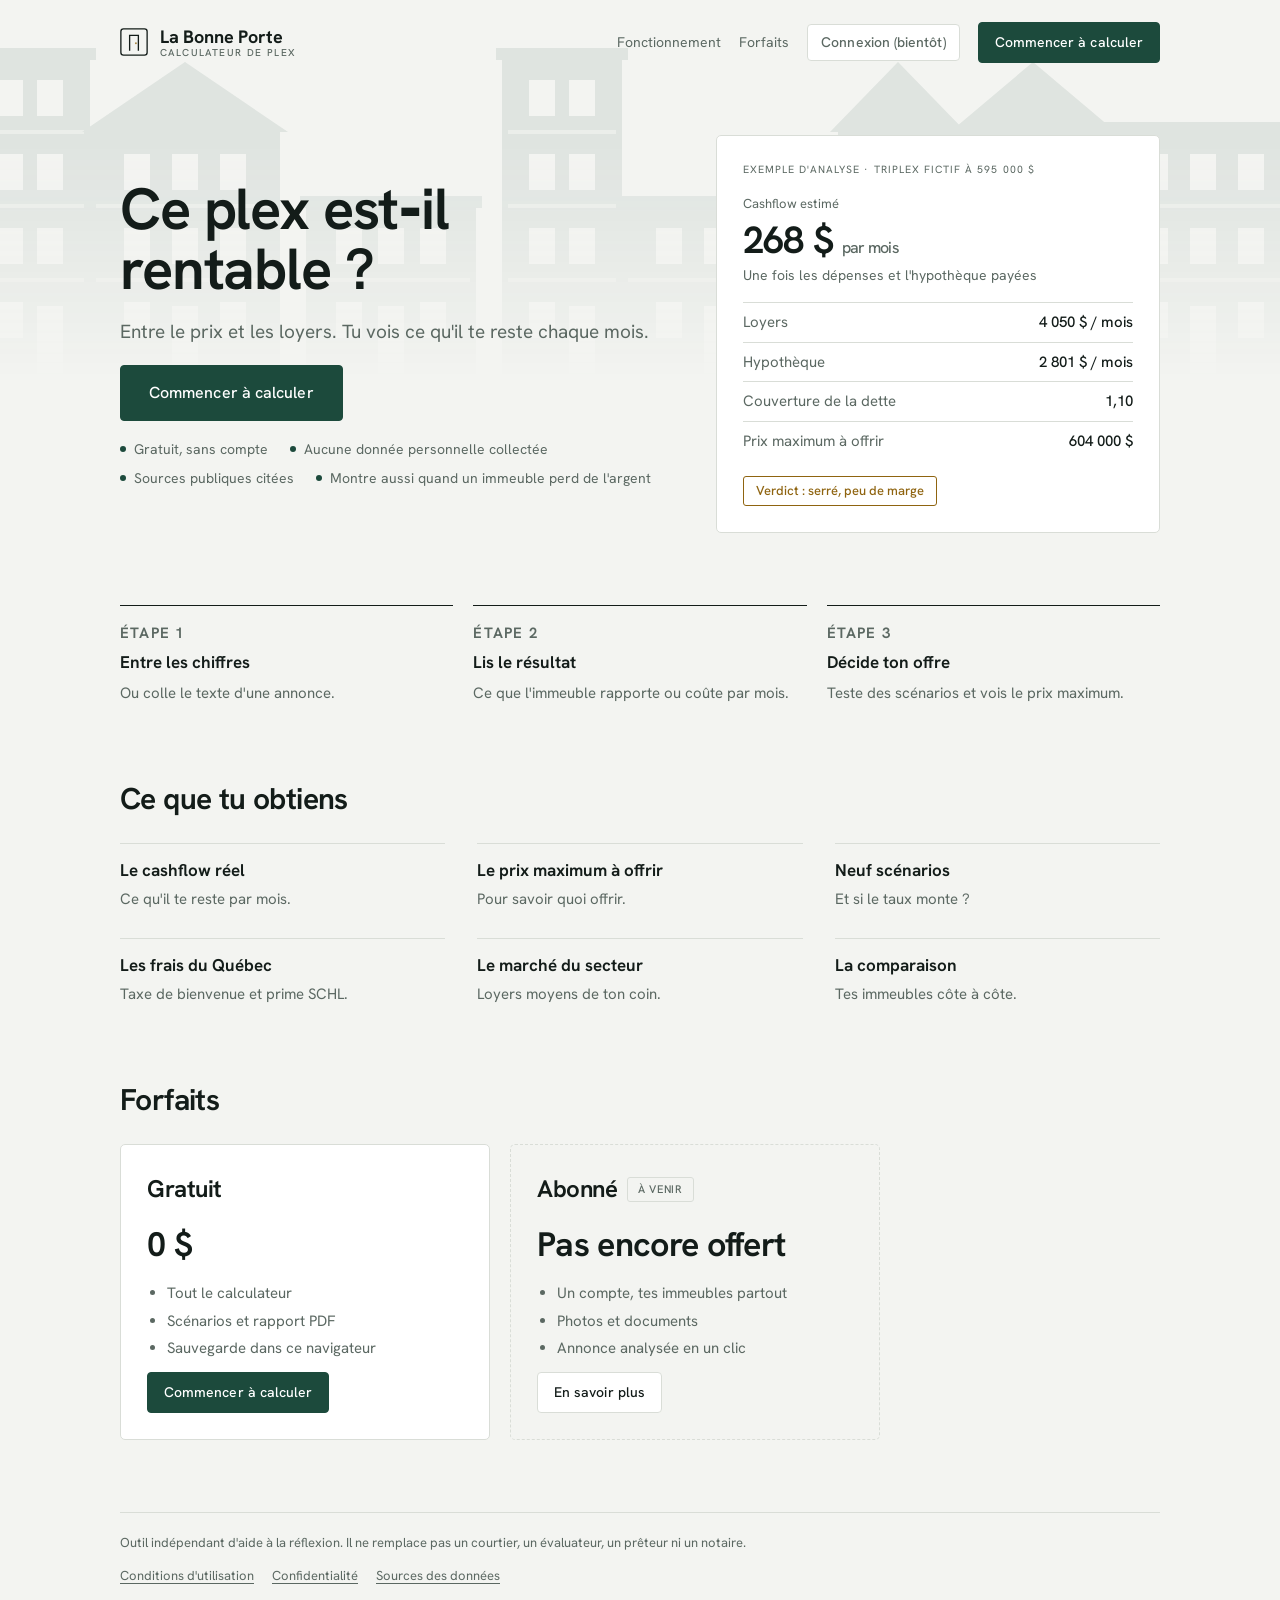
==== commit b79296e0: "Entrée plus fluide : porte en vraie perspective et avancée continue sur une seule ligne de temps Co-" ====
--- a/index.html
+++ b/index.html
@@ -8,7 +8,7 @@
 <meta name="color-scheme" content="light dark">
 <link rel="icon" href="data:image/svg+xml,%3Csvg xmlns='http://www.w3.org/2000/svg' viewBox='0 0 32 32'%3E%3Crect width='32' height='32' rx='4' fill='%231c4a3c'/%3E%3Cpath d='M11 26V8.5h10V26' fill='none' stroke='%23fff' stroke-width='2'/%3E%3C/svg%3E">
 <link rel="preload" href="fonts/hanken-grotesk.woff2" as="font" type="font/woff2" crossorigin>
-<link rel="stylesheet" href="style.css?v=21">
+<link rel="stylesheet" href="style.css?v=22">
 <script>document.documentElement.classList.add("porte")</script>
 </head>
 <body class="home">
@@ -32,11 +32,11 @@
       <path class="t d4 fin" pathLength="1" d="M690 686 604 1000M910 686 996 1000"/>
       <path class="t d4 fin" pathLength="1" d="M440 700H470M440 352H470M455 352V700M520 720V750M1080 720V750M520 735H1080"/>
     </g>
-    <g class="seuil-battant">
-      <rect class="p" x="730" y="392" width="140" height="258"/>
-      <rect class="c" x="748" y="412" width="104" height="92"/>
-      <rect class="c" x="748" y="524" width="104" height="104"/>
-      <circle class="k" cx="852" cy="522" r="4.5"/>
+    <g class="seuil-battant" id="battant">
+      <polygon class="p" id="bt-p" points="730,392 870,392 870,650 730,650"/>
+      <polygon class="c" id="bt-c1" points="748,412 852,412 852,504 748,504"/>
+      <polygon class="c" id="bt-c2" points="748,524 852,524 852,628 748,628"/>
+      <circle class="k" id="bt-k" cx="852" cy="522" r="4.5"/>
     </g>
   </svg>
   <p class="seuil-titre">La Bonne Porte<span>Calculateur de plex</span></p>
@@ -144,6 +144,6 @@
   </div>
 </dialog>
 
-<script src="landing.js?v=21" defer></script>
+<script src="landing.js?v=22" defer></script>
 </body>
 </html>
--- a/style.css
+++ b/style.css
@@ -288,7 +288,6 @@
 .seuil-scene .fond{fill:var(--bg)}
 .seuil-scene .t{fill:none;stroke:var(--ink);stroke-width:1.6;stroke-linecap:round;stroke-linejoin:round;stroke-dasharray:1;stroke-dashoffset:0}
 .seuil-scene .t.fin{stroke-width:1;opacity:.4}
-.seuil-battant{transform-box:fill-box;transform-origin:left center}
 .seuil-battant .p{fill:var(--accent);stroke:var(--accent);stroke-width:1.6}
 .seuil-battant .c{fill:none;stroke:var(--accent-ink);stroke-width:1;opacity:.45}
 .seuil-battant .k{fill:var(--accent-ink)}
@@ -297,19 +296,17 @@
 .seuil-titre span{display:block;font-family:var(--body);font-weight:500;font-size:11px;letter-spacing:.22em;text-transform:uppercase;color:var(--muted);margin-top:10px}
 .seuil-note{bottom:4.5%;font-size:11px;letter-spacing:.2em;text-transform:uppercase;color:var(--muted)}
 @media (prefers-reduced-motion: no-preference){
-  .porte .seuil-scene .t{animation:seuil-trait 1.15s cubic-bezier(.6,0,.2,1) both}
-  .porte .seuil-scene .t.d2{animation-delay:.18s}.porte .seuil-scene .t.d3{animation-delay:.36s}.porte .seuil-scene .t.d4{animation-delay:.54s}
-  .porte .seuil-battant{animation:seuil-open 1.05s cubic-bezier(.5,0,.2,1) 1.5s forwards}
-  .porte .seuil-scene{animation:seuil-zoom 1.15s cubic-bezier(.75,0,.85,.45) 2.6s forwards}
-  .porte .seuil-titre,.porte .seuil-note{animation:seuil-out .5s ease-in 2.6s forwards}
-  .porte .seuil{animation:seuil-fin .01s linear 3.8s forwards}
+  /* les traits se dessinent ; la porte, l'avancée et le fondu sont pilotés par landing.js sur une seule ligne de temps */
+  .porte .seuil-scene .t{animation:seuil-trait .9s cubic-bezier(.45,0,.2,1) both}
+  .porte .seuil-scene .t.d2{animation-delay:.1s}.porte .seuil-scene .t.d3{animation-delay:.2s}.porte .seuil-scene .t.d4{animation-delay:.3s}
+  .porte .seuil-scene{will-change:transform,opacity}
+  .porte .seuil{animation:seuil-out .4s ease-in 5s forwards} /* filet de sécurité si le script ne tourne pas */
+  .porte .lp{animation:lp-in 1s cubic-bezier(.2,.7,.2,1) 1.9s both}
 }
 @media (prefers-reduced-motion: reduce){ .porte .seuil{animation:seuil-out .7s ease-in 1.4s forwards} }
+@keyframes lp-in{from{opacity:.55;transform:scale(1.025)}to{opacity:1;transform:none}}
 @keyframes seuil-trait{from{stroke-dashoffset:1}to{stroke-dashoffset:0}}
-@keyframes seuil-open{to{transform:scaleX(.12) skewY(-10deg)}}
-@keyframes seuil-zoom{0%{transform:scale(1);opacity:1}80%{opacity:1}100%{transform:scale(13);opacity:0}}
 @keyframes seuil-out{to{opacity:0;visibility:hidden}}
-@keyframes seuil-fin{to{visibility:hidden}}
 
 /* ================= Ton net et digne de confiance : tout en linéale, pas d'or, pas de promesse ================= */
 h1,.lp h1,.lp h2,legend,.maxv,.lp-price,.lp-plan h3,.lp-dialog h2,.intro strong,.legal h1,.legal h2{font-family:var(--display);font-weight:650;letter-spacing:-.02em}
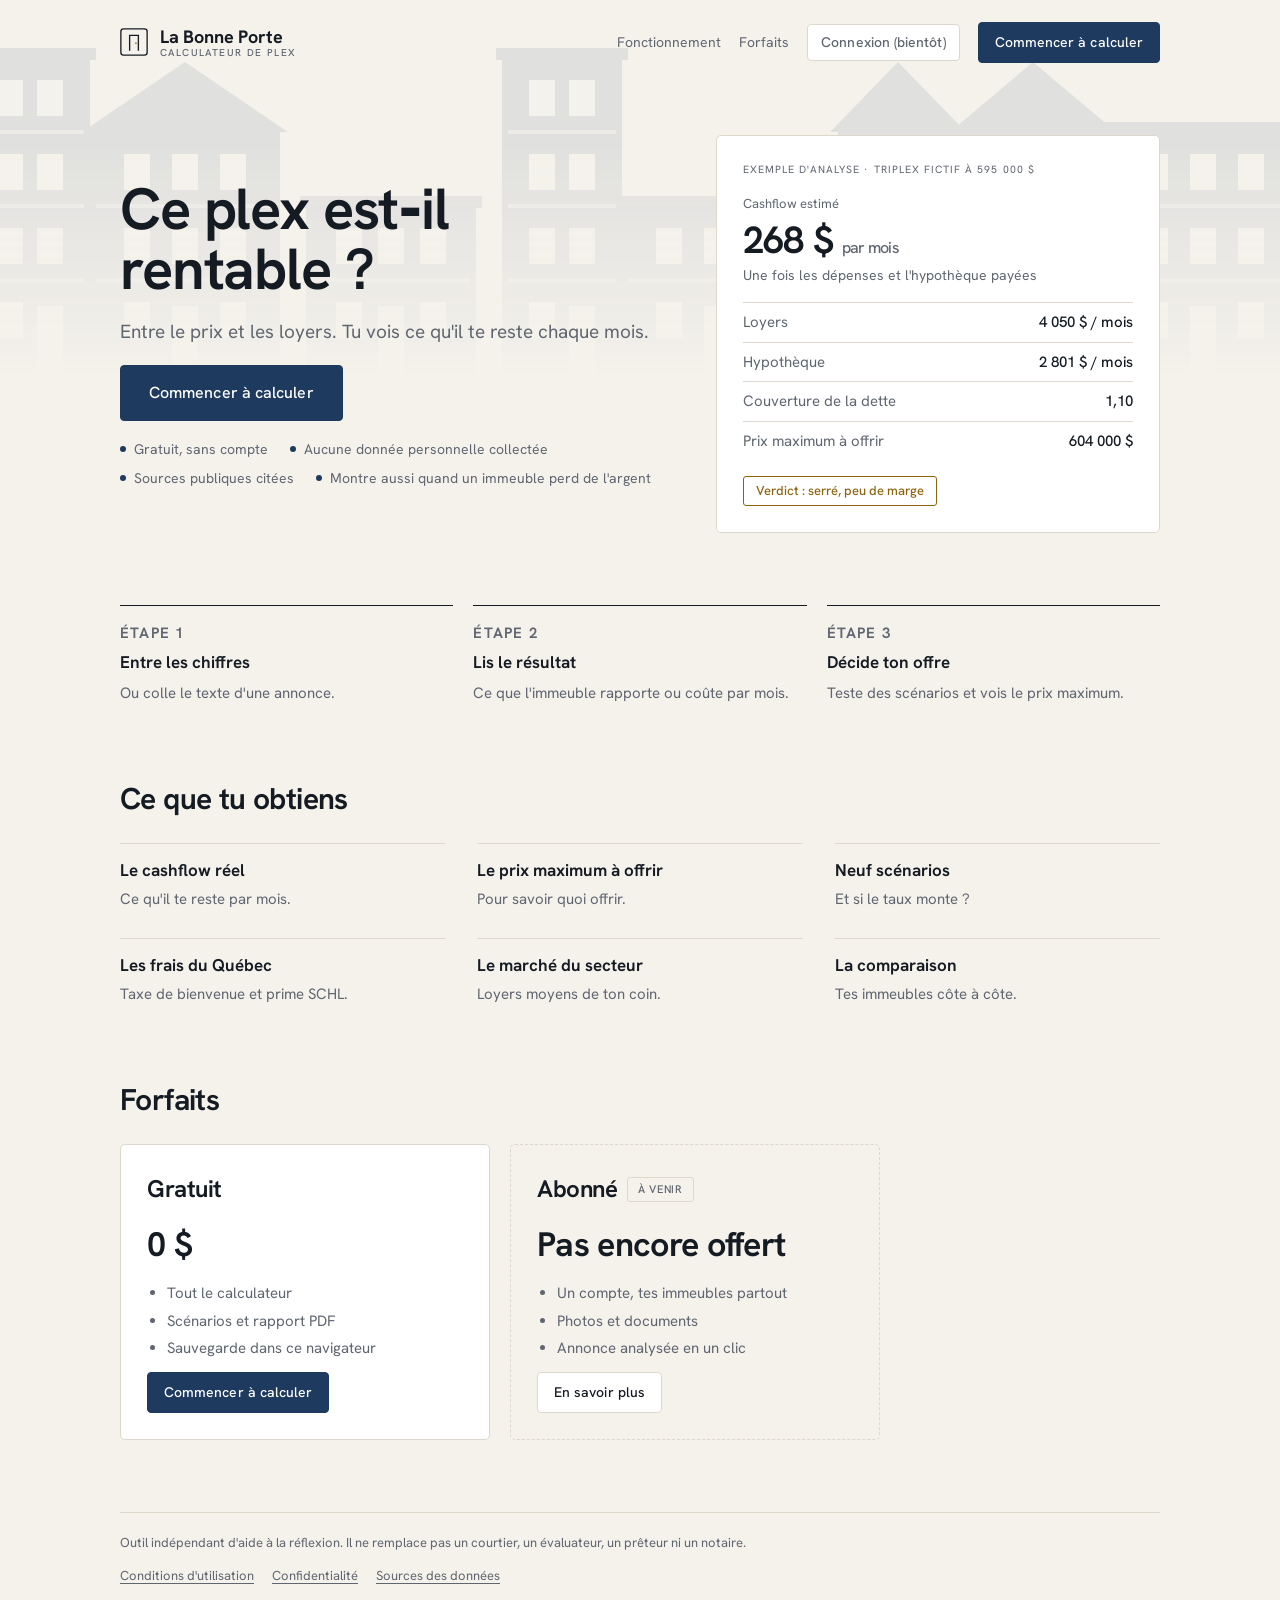
==== commit 6697755e: "Couleurs : bleu marine en accent, beige sable en fond, le vert réservé aux résultats positifs Co-Aut" ====
--- a/index.html
+++ b/index.html
@@ -6,9 +6,9 @@
 <title>La Bonne Porte — calculateur de plex</title>
 <meta name="description" content="Analyse la rentabilité d'un duplex, triplex ou multiplex au Québec : cashflow, couverture de la dette, taxe de bienvenue, prime SCHL, scénarios et prix maximum à offrir.">
 <meta name="color-scheme" content="light dark">
-<link rel="icon" href="data:image/svg+xml,%3Csvg xmlns='http://www.w3.org/2000/svg' viewBox='0 0 32 32'%3E%3Crect width='32' height='32' rx='4' fill='%231c4a3c'/%3E%3Cpath d='M11 26V8.5h10V26' fill='none' stroke='%23fff' stroke-width='2'/%3E%3C/svg%3E">
+<link rel="icon" href="data:image/svg+xml,%3Csvg xmlns='http://www.w3.org/2000/svg' viewBox='0 0 32 32'%3E%3Crect width='32' height='32' rx='4' fill='%231f3a5f'/%3E%3Cpath d='M11 26V8.5h10V26' fill='none' stroke='%23fff' stroke-width='2'/%3E%3C/svg%3E">
 <link rel="preload" href="fonts/hanken-grotesk.woff2" as="font" type="font/woff2" crossorigin>
-<link rel="stylesheet" href="style.css?v=22">
+<link rel="stylesheet" href="style.css?v=23">
 <script>document.documentElement.classList.add("porte")</script>
 </head>
 <body class="home">
@@ -144,6 +144,6 @@
   </div>
 </dialog>
 
-<script src="landing.js?v=22" defer></script>
+<script src="landing.js?v=23" defer></script>
 </body>
 </html>
--- a/style.css
+++ b/style.css
@@ -5,10 +5,10 @@
 img{max-width:100%}
 [hidden]{display:none!important}
 
-/* Papier froid, encre vert-noir, un seul accent vert profond, laiton pour les traits fins. */
+/* Papier chaud, encre bleu nuit, accent marine, sable pour les fonds secondaires. Le vert ne sert plus qu'à dire « positif ». */
 :root{
-  --bg:#f3f4f1; --surface:#ffffff; --ink:#131c19; --muted:#5b6862; --line:#d9ddd7; --tint:#e8ede8;
-  --accent:#1c4a3c; --accent-ink:#ffffff; --glow:#a8843f;
+  --bg:#f5f2ec; --surface:#ffffff; --ink:#151b23; --muted:#5f6670; --line:#ded8cc; --tint:#ebe4d6;
+  --accent:#1f3a5f; --accent-ink:#ffffff; --glow:#a8843f;
   --good:#1f6b4a; --warn:#8f6410; --bad:#a3372b;
   --seg-vac:#a3ada8; --seg-dep:#b8924a; --seg-int:#6a5a8c; --seg-cap:#3d6f8f; --seg-cf:#1f6b4a;
   --display:"Hanken Grotesk",system-ui,-apple-system,"Segoe UI",Roboto,sans-serif;
@@ -16,14 +16,14 @@
   --mono:"Hanken Grotesk",system-ui,-apple-system,"Segoe UI",Roboto,sans-serif;
 }
 @media (prefers-color-scheme: dark){ :root:not([data-theme="light"]){
-  --bg:#0d1311; --surface:#141b18; --ink:#e8ede9; --muted:#92a099; --line:#26302c; --tint:#1a2521;
-  --accent:#86c7ab; --accent-ink:#07211a; --glow:#d1ab62;
+  --bg:#0f1318; --surface:#161b22; --ink:#e9ecef; --muted:#969faa; --line:#272e38; --tint:#221f1a;
+  --accent:#a9c4e6; --accent-ink:#0b1b2e; --glow:#d1ab62;
   --good:#6fcf9f; --warn:#e0b45a; --bad:#ee8d80;
   --seg-vac:#6c7873; --seg-dep:#d1ab62; --seg-int:#a594cf; --seg-cap:#72a8cc; --seg-cf:#6fcf9f;
   color-scheme:dark } }
 :root[data-theme="dark"]{
-  --bg:#0d1311; --surface:#141b18; --ink:#e8ede9; --muted:#92a099; --line:#26302c; --tint:#1a2521;
-  --accent:#86c7ab; --accent-ink:#07211a; --glow:#d1ab62;
+  --bg:#0f1318; --surface:#161b22; --ink:#e9ecef; --muted:#969faa; --line:#272e38; --tint:#221f1a;
+  --accent:#a9c4e6; --accent-ink:#0b1b2e; --glow:#d1ab62;
   --good:#6fcf9f; --warn:#e0b45a; --bad:#ee8d80;
   --seg-vac:#6c7873; --seg-dep:#d1ab62; --seg-int:#a594cf; --seg-cap:#72a8cc; --seg-cf:#6fcf9f;
   color-scheme:dark }
